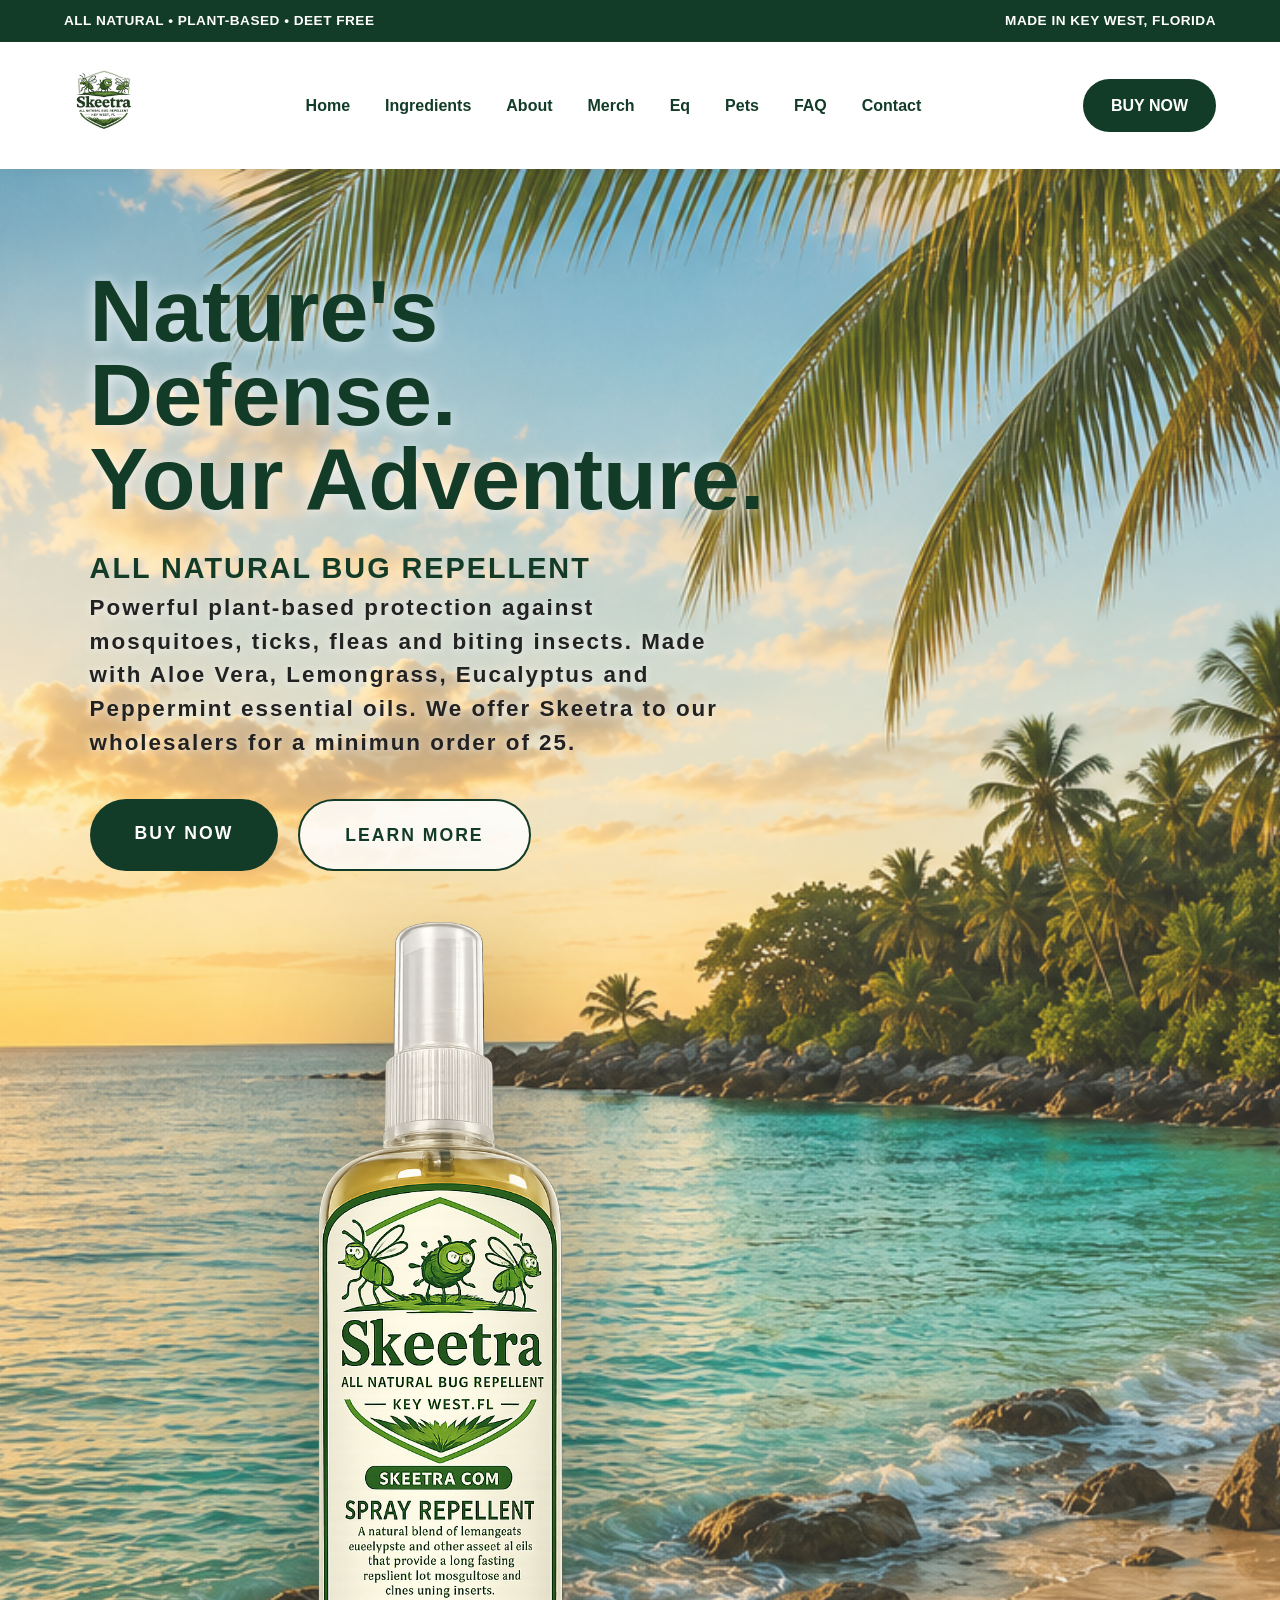
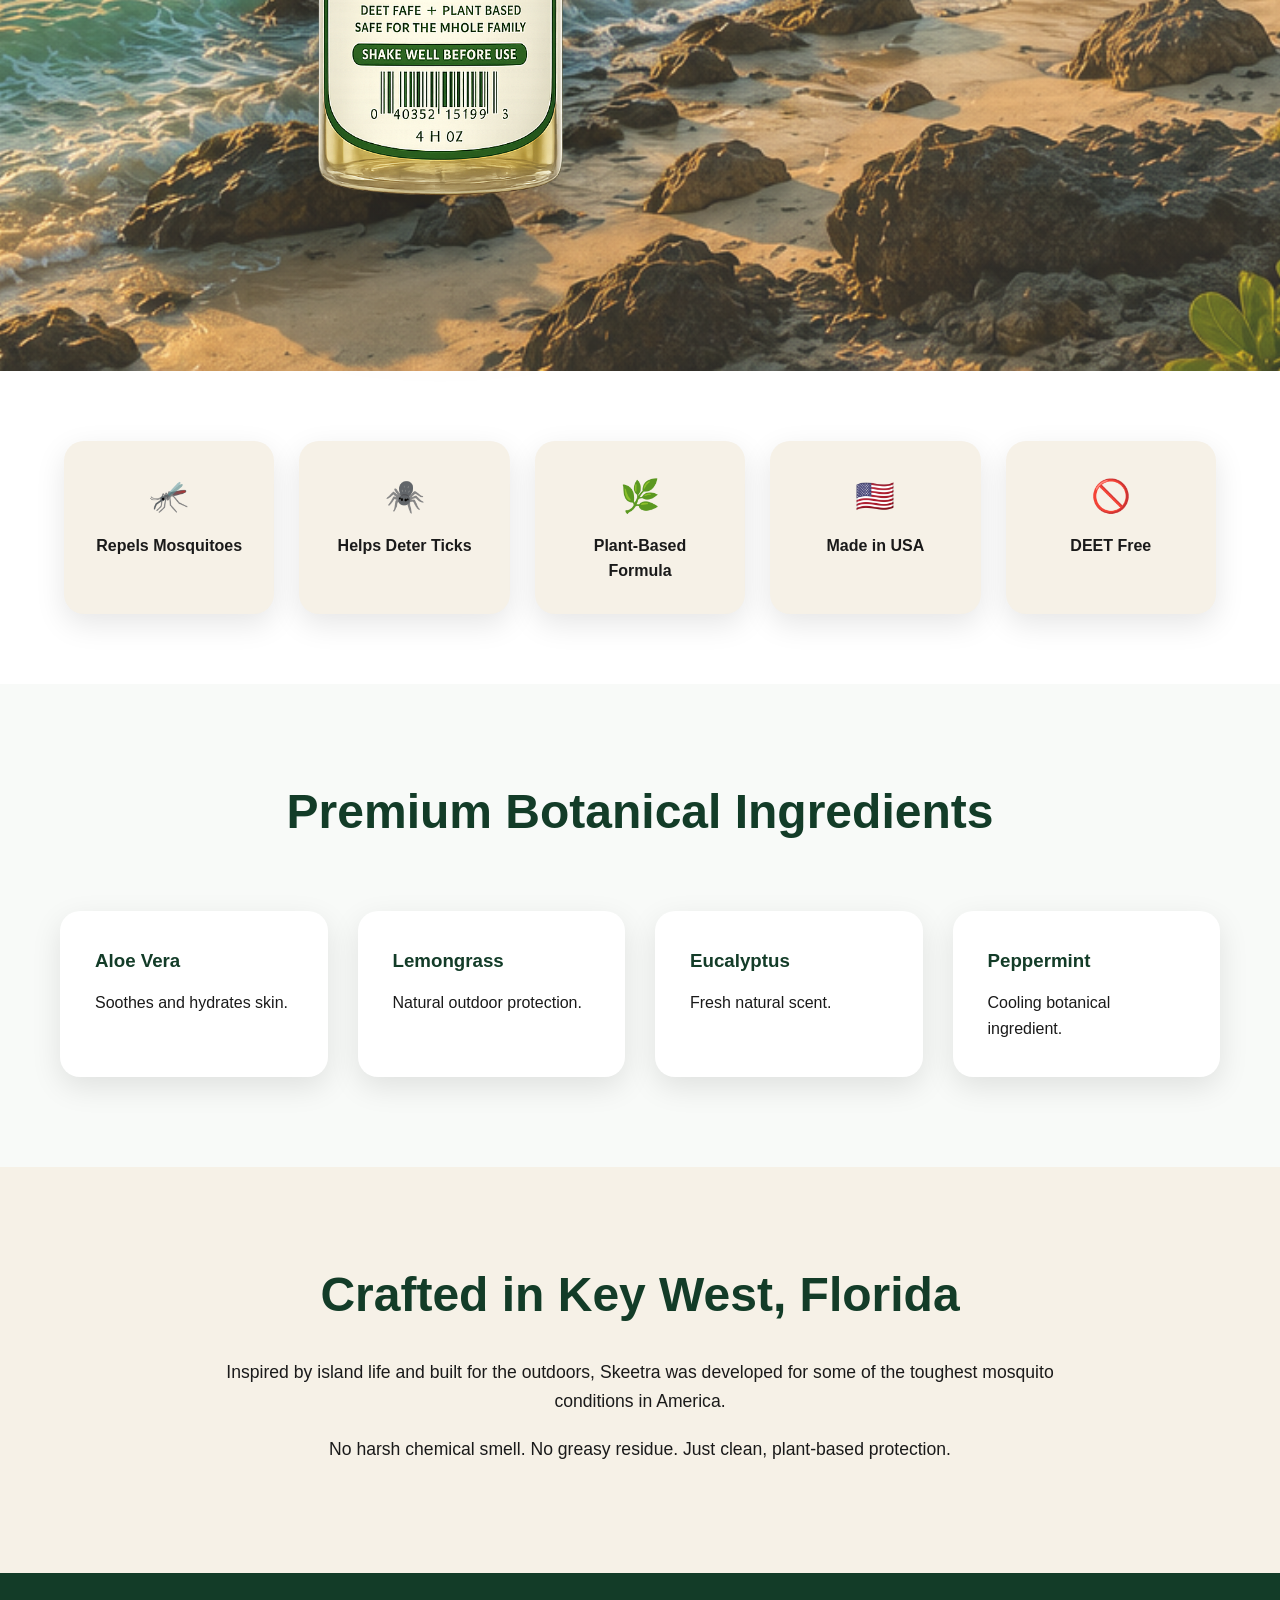
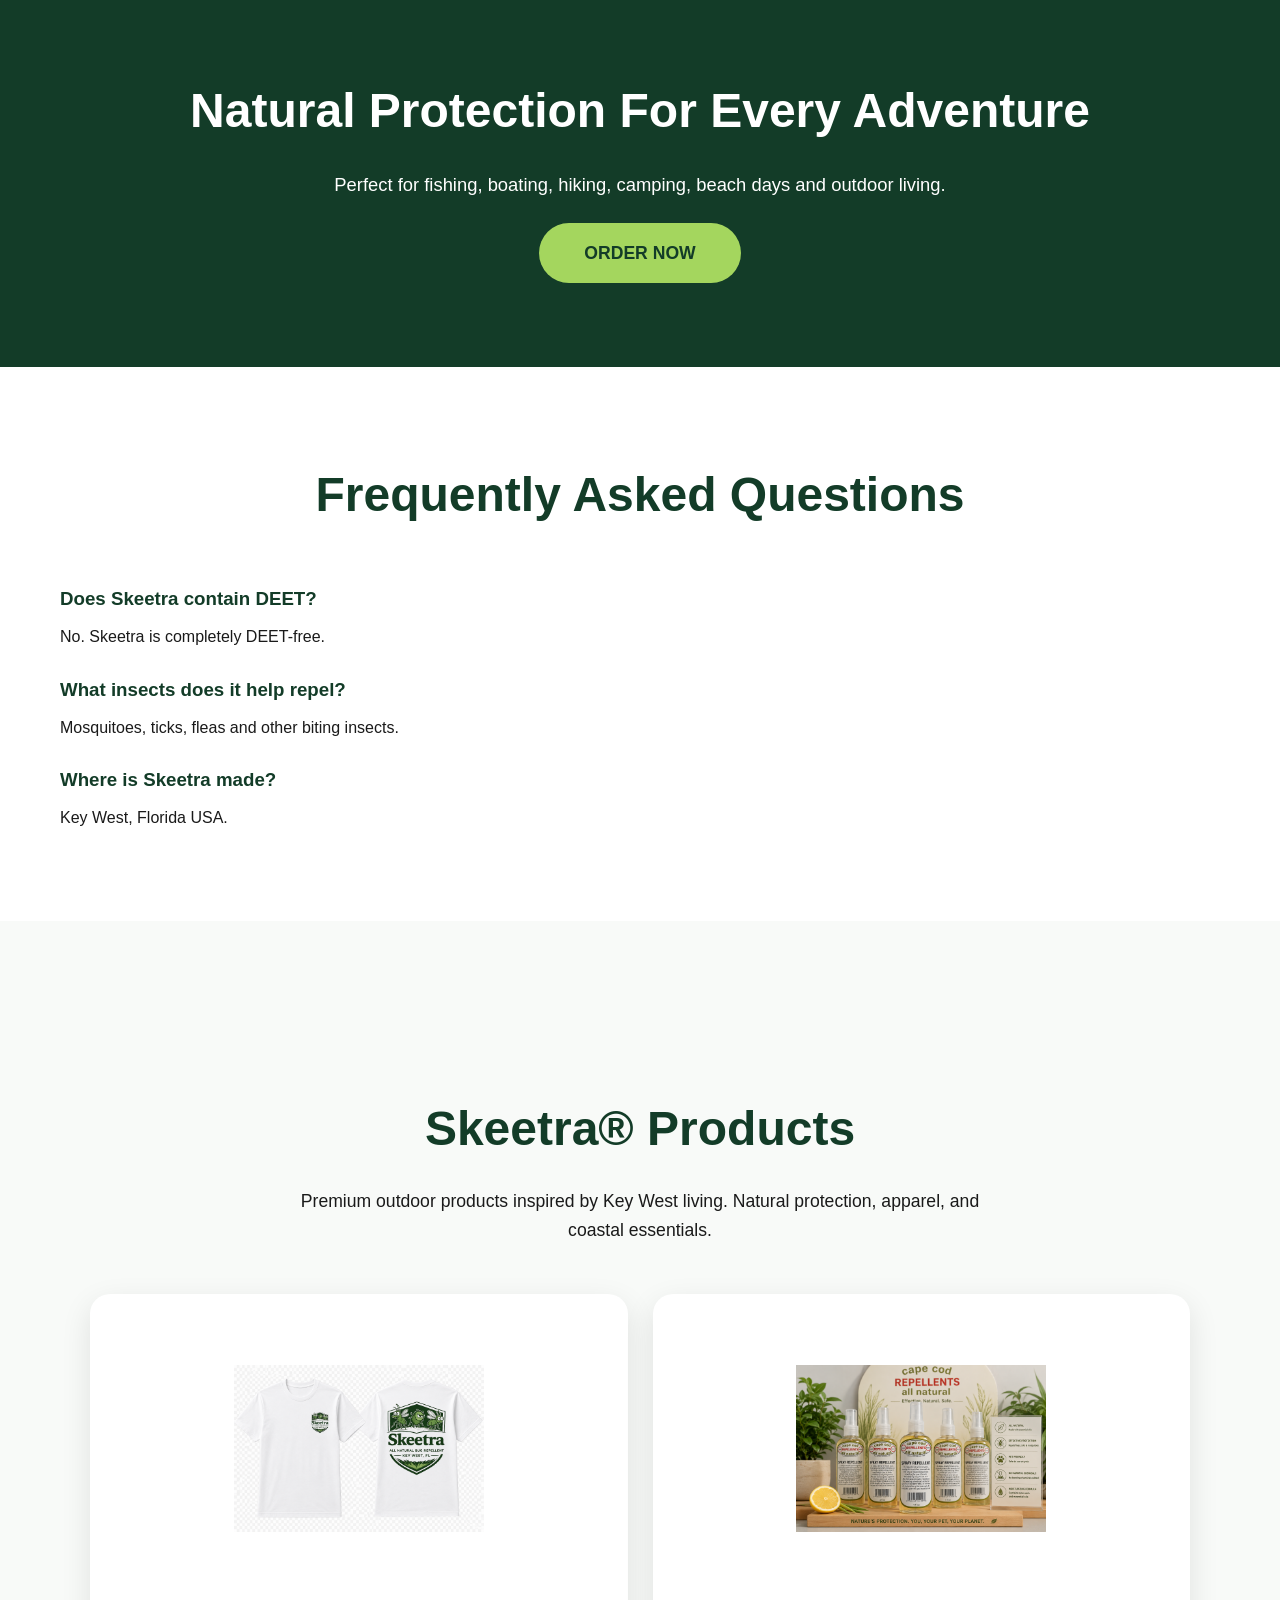
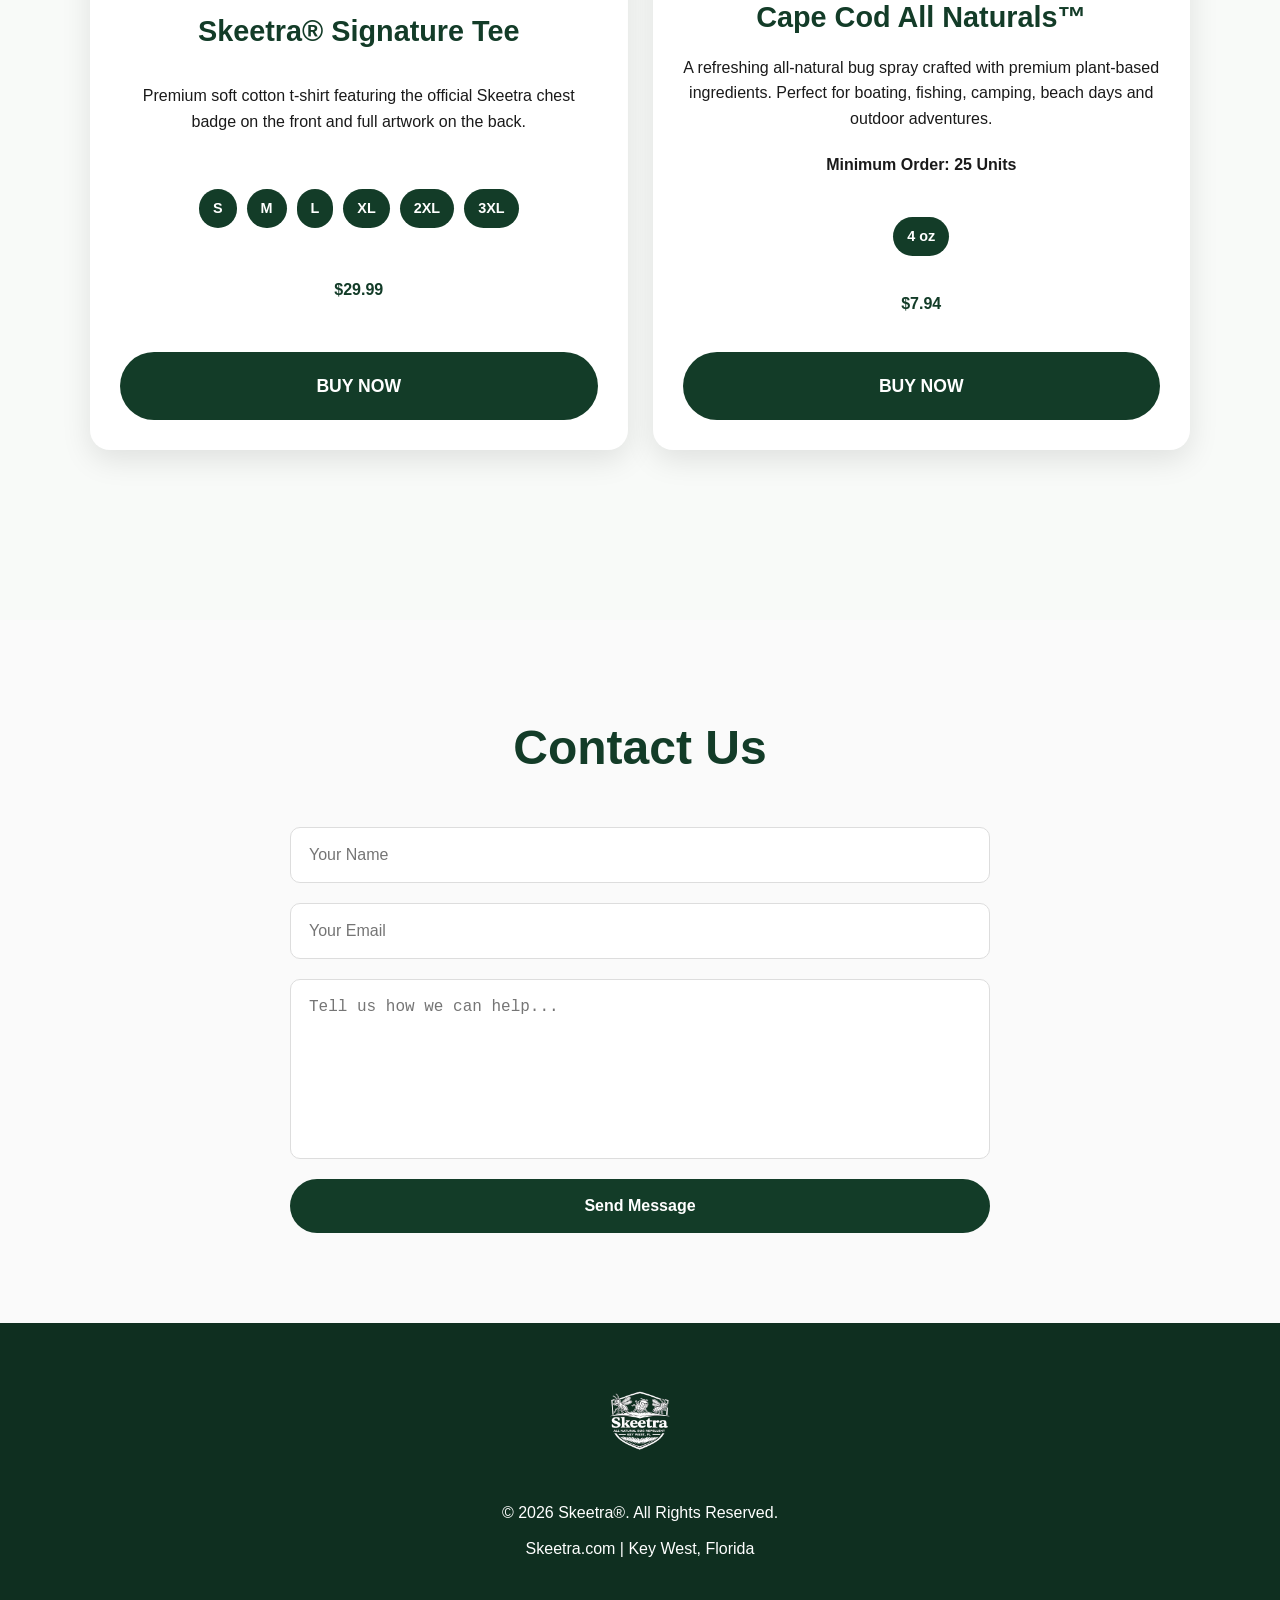
==== index.html @ b730410e "Update index.html" ====
<!DOCTYPE html>
<html lang="en">
<head>

<meta charset="UTF-8">
<meta name="viewport" content="width=device-width, initial-scale=1.0">

<title>Skeetra® | All Natural Bug Repellent | Key West, Florida</title>

<meta name="description" content="Skeetra® All Natural Bug Repellent. Plant-based protection against mosquitoes, ticks, fleas and biting insects. Made in Key West, Florida.">

<meta name="keywords" content="natural bug repellent, mosquito repellent, tick repellent, DEET free bug spray, plant based insect repellent, Key West bug spray, Skeetra">

<meta name="robots" content="index,follow">

<meta property="og:title" content="Skeetra® All Natural Bug Repellent">
<meta property="og:description" content="Nature's Defense. Your Adventure.">
<meta property="og:type" content="website">
<meta property="og:url" content="https://skeetra.com">

<link rel="stylesheet" href="style.css">

</head>

<body>

<header>

<div class="topbar">
<div>ALL NATURAL • PLANT-BASED • DEET FREE</div>
<div>MADE IN KEY WEST, FLORIDA</div>
</div>

<nav>

<a href="#" class="logo">
<img src="images/skeetra-logo.png" alt="Skeetra Logo">
</a>

<ul>
<li><a href="#home">Home</a></li>
<li><a href="#ingredients">Ingredients</a></li>
<li><a href="#about">About</a></li>
<li><a href="#merch">Merch</a></li>  
<li><a href="">Eq</a></li> 
<li><a href="">Pets</a></li> 
<li><a href="">FAQ</a></li>
<li><a href="#contact">Contact</a></li>
</ul>

<a href="https://buy.stripe.com/28E7sN0Nsbeh5tcf885wI05"
class="buy-btn"
target="_blank">
BUY NOW
</a>

</nav>

</header>

<section class="hero" id="home">

<div class="hero-content">

<h1>Nature's Defense.<br>Your Adventure.</h1>

<h2>ALL NATURAL BUG REPELLENT</h"2>

<p>
Powerful plant-based protection against mosquitoes,
ticks, fleas and biting insects.
Made with Aloe Vera, Lemongrass,
Eucalyptus and Peppermint essential oils. We offer Skeetra to our wholesalers for a minimun order of 25.
</p>

<div class="hero-buttons">

<a href="https://buy.stripe.com/28E7sN0Nsbeh5tcf885wI05"
class="primary-btn"
target="_blank">
BUY NOW
</a>

<a href="#about"
class="secondary-btn">
LEARN MORE
</a>

</div>   

<div class="hero-product">

<img src="images/skeetra-bottle.png"
alt="Skeetra Spray Repellent">

</div>

</section>

<section class="features">

<div class="feature">
<h3>🦟</h3>
<p>Repels Mosquitoes</p>
</div>

<div class="feature">
<h3>🕷️</h3>
<p>Helps Deter Ticks</p>
</div>

<div class="feature">
<h3>🌿</h3>
<p>Plant-Based Formula</p>
</div>

<div class="feature">
<h3>🇺🇸</h3>
<p>Made in USA</p>
</div>

<div class="feature">
<h3>🚫</h3>
<p>DEET Free</p>
</div>

</section>

<section id="ingredients">

<div class="container">

<h2>Premium Botanical Ingredients</h2>

<div class="ingredient-grid">

<div class="card">
<h3>Aloe Vera</h3>
<p>Soothes and hydrates skin.</p>
</div>

<div class="card">
<h3>Lemongrass</h3>
<p>Natural outdoor protection.</p>
</div>

<div class="card">
<h3>Eucalyptus</h3>
<p>Fresh natural scent.</p>
</div>

<div class="card">
<h3>Peppermint</h3>
<p>Cooling botanical ingredient.</p>
</div>

</div>

</div>

</section>

<section id="about">

<div class="container">

<h2>Crafted in Key West, Florida</h2>

<p>
Inspired by island life and built for the outdoors,
Skeetra was developed for some of the toughest
mosquito conditions in America.
</p>

<p>
No harsh chemical smell.
No greasy residue.
Just clean, plant-based protection.
</p>

</div>

</section>

<section class="cta">

<h2>Natural Protection For Every Adventure</h2>

<p>
Perfect for fishing, boating, hiking,
camping, beach days and outdoor living.
</p>

<a href="https://buy.stripe.com/28E7sN0Nsbeh5tcf885wI05"
class="primary-btn"
target="_blank">
ORDER NOW
</a>

</section>

<section id="faq">

<div class="container">

<h2>Frequently Asked Questions</h2>

<h3>Does Skeetra contain DEET?</h3>
<p>No. Skeetra is completely DEET-free.</p>

<h3>What insects does it help repel?</h3>
<p>Mosquitoes, ticks, fleas and other biting insects.</p>

<h3>Where is Skeetra made?</h3>
<p>Key West, Florida USA.</p>

</div>

</section>

<!-- ==========================================
     MERCH
========================================== -->


<section id="merch">

<div class="container">

<h2>Skeetra® Products</h2>

<p class="merch-intro">
Premium outdoor products inspired by Key West living.
Natural protection, apparel, and coastal essentials.
</p>

<div class="merch-grid">

<div class="merch-card">

<img src="images/skeetra-shirt.png"
alt="Skeetra T-Shirt">

<h3>Skeetra® Signature Tee</h3>

<p>
Premium soft cotton t-shirt featuring the official Skeetra
chest badge on the front and full artwork on the back.
</p>

<div class="sizes">
<span>S</span>
<span>M</span>
<span>L</span>
<span>XL</span>
<span>2XL</span>
<span>3XL</span>
</div>

<p class="price">$29.99</p>

<a href="https://buy.stripe.com/7sY7sNdAe0zDbRAbVW5wI02"
class="primary-btn"
target="_blank">
BUY NOW </a>

</div>

<div class="merch-card">

<img src="images/file_00000000fedc720cb3ef818f97024cbb.png"
alt="Cape Cod All Naturals">

<h3>Cape Cod All Naturals™</h3>

<p>
A refreshing all-natural bug spray crafted with premium
plant-based ingredients. Perfect for boating, fishing,
camping, beach days and outdoor adventures.
</p>

<p><strong>Minimum Order: 25 Units</strong></p>

<div class="sizes">
<span>4 oz</span>
</div>

<p class="price">$7.94</p>

<a href="https://buy.stripe.com/6oU5kF0Ns0zD2h0d005wI06"
class="primary-btn"
target="_blank">
BUY NOW </a>

</div>

</div>

</div>

</section>

  

<section id="contact">

<div class="container">

<h2>Contact Us</h2>

<form action="https://formsubmit.co/douglasgardner03@gmail.com" method="POST">

  <input type="hidden" name="_captcha" value="false">
  <input type="hidden" name="_subject" value="New Skeetra Website Lead">

  <input type="text"
         name="name"
         placeholder="Your Name"
         required>

  <input type="email"
         name="email"
         placeholder="Your Email"
         required>

  <textarea
            name="message"
            placeholder="Tell us how we can help..."
            required></textarea>

  <button type="submit">
      Send Message
  </button>

</form>
</div>

</section>

<footer>

<img src="images/file_00000000a93c720ca107d34b903c96e3.png"
alt="Skeetra">

<p>
© 2026 Skeetra®. All Rights Reserved.
</p>

<p>
Skeetra.com | Key West, Florida
</p>

</footer>

</body>
  </html>
---- style.css ----
/* ==========================================
   SKEETRA®
   STYLE.CSS
========================================== */

:root{

--forest:#133C28;
--lime:#A4D65E;
--cream:#F6F1E7;
--white:#ffffff;
--dark:#1A1A1A;
--shadow:0 10px 30px rgba(0,0,0,.10);

}

*{
margin:0;
padding:0;
box-sizing:border-box;
}

html{
scroll-behavior:smooth;
}

body{
font-family:Arial, Helvetica, sans-serif;
background:var(--white);
color:var(--dark);
line-height:1.6;
overflow-x:hidden;
}

/* ==========================
   TOP BAR
========================== */

.topbar{
background:var(--forest);
color:white;
padding:10px 5%;
display:flex;
justify-content:space-between;
align-items:center;
font-size:.85rem;
font-weight:600;
letter-spacing:.5px;
}

/* ==========================
   NAVIGATION
========================== */

header{
position:sticky;
top:0;
z-index:999;
background:white;
box-shadow:0 2px 12px rgba(0,0,0,.05);
}

nav{
display:flex;
justify-content:space-between;
align-items:center;
padding:20px 5%;
}

.logo img{
height:80px;
width:auto;
}

nav ul{
display:flex;
gap:35px;
list-style:none;
}

nav ul li a{
text-decoration:none;
color:var(--forest);
font-weight:700;
transition:.3s;
}

nav ul li a:hover{
color:var(--lime);
}

.buy-btn{
background:var(--forest);
color:white;
padding:14px 28px;
border-radius:50px;
text-decoration:none;
font-weight:700;
transition:.3s;
}

.buy-btn:hover{
background:var(--lime);
color:var(--forest);
}

/* ==========================
   HERO SECTION
========================== */

.hero{

min-height:100vh;

display:flex;
align-items:center;
justify-content:space-between;

padding:100px 7%;

background:
linear-gradient(
rgba(255,255,255,.15),
rgba(255,255,255,.15)
),
url('images/key-west-bg.png');

background-size:cover;
background-position:center;
background-repeat:no-repeat;

gap:80px;

}

.hero-content{

flex:1;
max-width:700px;

}

.hero h1{

font-size:5.5rem;
font-weight:800;
line-height:.95;

color:var(--forest);

margin-bottom:25px;

text-shadow:
0 2px 15px rgba(255,255,255,.8);

}

.hero h2{

font-size:1.8rem;

font-weight:700;

letter-spacing:2px;

color:var(--forest);

margin-bottom:25px;

}

.hero p{

font-size:1.4rem;

max-width:650px;

line-height:1.5;

margin-bottom:40px;

color:#222;

text-shadow:
0 1px 8px rgba(255,255,255,.8);

}

.hero-buttons{

display:flex;
gap:20px;
flex-wrap:wrap;

}

.primary-btn{

background:var(--forest);

color:white;

padding:20px 45px;

border-radius:50px;

font-size:1.1rem;

font-weight:bold;

text-decoration:none;

transition:.3s;

}

.primary-btn:hover{

background:var(--lime);

color:var(--forest);

transform:translateY(-3px);

}

.secondary-btn{

background:rgba(255,255,255,.85);

border:2px solid var(--forest);

color:var(--forest);

padding:20px 45px;

border-radius:50px;

font-size:1.1rem;

font-weight:bold;

text-decoration:none;

transition:.3s;

}

.secondary-btn:hover{

background:var(--forest);

color:white;

}

.hero-product{

flex:1;

display:flex;

justify-content:center;

align-items:center;

}

.hero-product img{

max-width:650px;

width:100%;

filter:
drop-shadow(0 35px 70px rgba(0,0,0,.35));

transition:.4s;

}

.hero-product img:hover{

transform:
translateY(-10px)
scale(1.02);

}
/* ==========================
   FEATURES
========================== */

.features{

display:grid;
grid-template-columns:repeat(5,1fr);

gap:25px;

padding:70px 5%;

background:white;
text-align:center;
}

.feature{
padding:30px;
border-radius:20px;
background:var(--cream);
box-shadow:var(--shadow);
}

.feature h3{
font-size:2rem;
margin-bottom:10px;
}

.feature p{
font-weight:600;
}

/* ==========================
   CONTAINERS
========================== */

.container{
max-width:1200px;
margin:auto;
padding:90px 20px;
}

/* ==========================
   INGREDIENTS
========================== */

#ingredients{
background:#f8faf8;
}

#ingredients h2{
text-align:center;
font-size:3rem;
color:var(--forest);
margin-bottom:60px;
}

.ingredient-grid{

display:grid;

grid-template-columns:
repeat(auto-fit,minmax(250px,1fr));

gap:30px;
}

.card{

background:white;

padding:35px;

border-radius:20px;

box-shadow:var(--shadow);

transition:.3s;
}

.card:hover{
transform:translateY(-8px);
}

.card h3{
color:var(--forest);
margin-bottom:15px;
}

/* ==========================
   ABOUT
========================== */

#about{
background:var(--cream);
text-align:center;
}

#about h2{
font-size:3rem;
margin-bottom:25px;
color:var(--forest);
}

#about p{
max-width:900px;
margin:auto;
font-size:1.1rem;
margin-bottom:20px;
}

/* ==========================
   CTA SECTION
========================== */

.cta{

background:var(--forest);

color:white;

text-align:center;

padding:100px 20px;
}

.cta h2{
font-size:3rem;
margin-bottom:20px;
}

.cta p{
font-size:1.15rem;
margin-bottom:40px;
}

.cta .primary-btn{
background:var(--lime);
color:var(--forest);
}

.cta .primary-btn:hover{
background:white;
}

/* ==========================
   FAQ
========================== */

#faq h2{
text-align:center;
margin-bottom:50px;
font-size:3rem;
color:var(--forest);
}

#faq h3{
margin-top:25px;
margin-bottom:10px;
color:var(--forest);
}

/* ==========================
   CONTACT
========================== */

#contact{
background:#fafafa;
}

#contact h2{
text-align:center;
font-size:3rem;
margin-bottom:40px;
color:var(--forest);
}

form{
max-width:700px;
margin:auto;
display:flex;
flex-direction:column;
gap:20px;
}

input,
textarea{

padding:18px;

border:1px solid #ddd;

border-radius:10px;

font-size:1rem;
}

textarea{
height:180px;
resize:none;
}

button{
background:var(--forest);
color:white;
border:none;
padding:18px;
font-size:1rem;
font-weight:bold;
border-radius:50px;
cursor:pointer;
transition:.3s;
}

button:hover{
background:var(--lime);
color:var(--forest);
}

/* ==========================
   FOOTER
========================== */

footer{

background:#0f2f20;

color:white;

text-align:center;

padding:60px 20px;
}

footer img{
max-height:80px;
margin-bottom:20px;
}

footer p{
margin:10px 0;
}

/* ==========================
   FLOATING BUY BUTTON
========================== */

.floating-buy{

position:fixed;

bottom:25px;

right:25px;

background:var(--forest);

color:white;

padding:18px 28px;

border-radius:50px;

text-decoration:none;

font-weight:bold;

box-shadow:0 10px 25px rgba(0,0,0,.20);

z-index:9999;

transition:.3s;
}

.floating-buy:hover{
background:var(--lime);
color:var(--forest);
}

/* ==========================
   MOBILE RESPONSIVE
========================== */

@media(max-width:991px){

.topbar{
flex-direction:column;
text-align:center;
gap:5px;
padding:10px;
}

nav{

display:flex;
flex-direction:column;
align-items:center;
justify-content:center;

padding:15px;

}

nav ul{
display:none;
}

.logo img{

max-height:60px;
width:auto;

}

.buy-btn{

width:100%;
max-width:250px;

text-align:center;

}

.hero{

flex-direction:column-reverse;

text-align:center;

padding:40px 20px;

min-height:auto;

gap:20px;

}

.hero-content{

max-width:100%;

padding:20px;

background:none;

box-shadow:none;

backdrop-filter:none;

}

.hero h1{

font-size:2.8rem;
line-height:1.1;

}

.hero h2{

font-size:1rem;

}

.hero p{

font-size:1rem;

max-width:100%;

}

.hero-buttons{

justify-content:center;

}

.primary-btn,
.secondary-btn{

width:100%;

max-width:280px;

text-align:center;

}

.hero-product img{

max-width:300px;
width:100%;

}

.features{

grid-template-columns:1fr;

gap:15px;

}

.ingredient-grid{

grid-template-columns:1fr;

}

#ingredients h2,
#about h2,
#faq h2,
#contact h2,
.cta h2{

font-size:2rem;

}

footer img{

max-width:220px;

}

}

@media(max-width:480px){

.hero h1{
font-size:2.2rem;
}

.hero-product img{
max-width:250px;
}

.logo img{
max-height:50px;
}

}

/* ==========================================
   PRODUCTS / MERCH
========================================== */

#merch{

background:#f8faf8;

padding:80px 20px;

}

#merch h2{

text-align:center;

font-size:3rem;

color:var(--forest);

margin-bottom:20px;

}

.merch-intro{

text-align:center;

max-width:700px;

margin:0 auto 50px;

font-size:1.1rem;

}

.merch-grid{

display:grid;

grid-template-columns:1fr 1fr;

gap:25px;

max-width:1100px;

margin:auto;

}

.merch-card{

background:white;

padding:30px;

border-radius:20px;

box-shadow:var(--shadow);

text-align:center;

display:flex;

flex-direction:column;

justify-content:space-between;

}

.merch-card img{

width:100%;

max-width:250px;

height:250px;

object-fit:contain;

margin:0 auto 20px;

display:block;

}

.merch-card h3{

font-size:1.8rem;

color:var(--forest);

margin-bottom:15px;

}

.merch-card p{

font-size:1rem;

line-height:1.6;

margin-bottom:20px;

}

.sizes{

display:flex;

justify-content:center;

gap:10px;

flex-wrap:wrap;

margin:20px 0;

}

.sizes span{

background:var(--forest);

color:white;

padding:8px 14px;

border-radius:50px;

font-weight:bold;

font-size:.9rem;

}

.price{

font-size:2rem;

font-weight:800;

color:var(--forest);

margin:15px 0;

}

.merch-card .primary-btn{

display:inline-block;

margin-top:15px;

}

/* MOBILE */

@media(max-width:768px){

.merch-grid{

grid-template-columns:1fr;

}

.merch-card{

padding:25px;

}

.merch-card img{

max-width:220px;

height:220px;

}

}
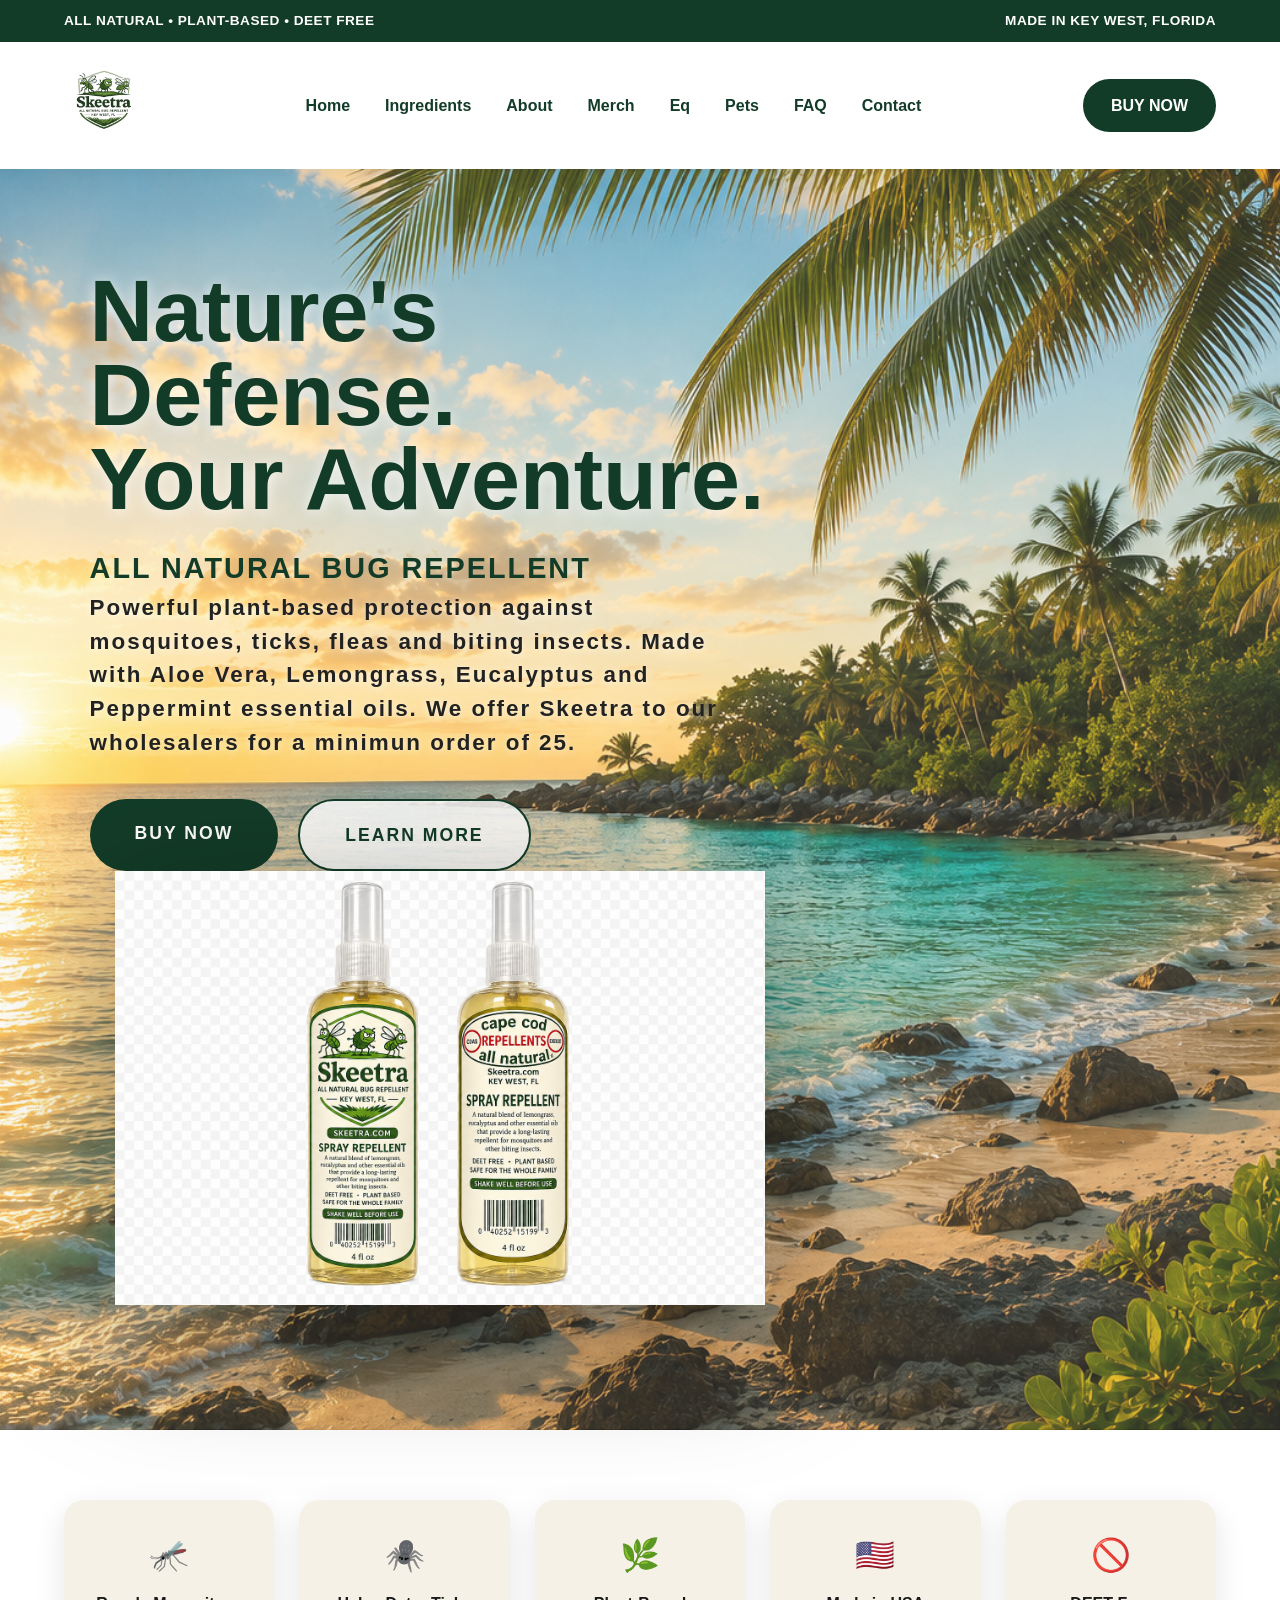
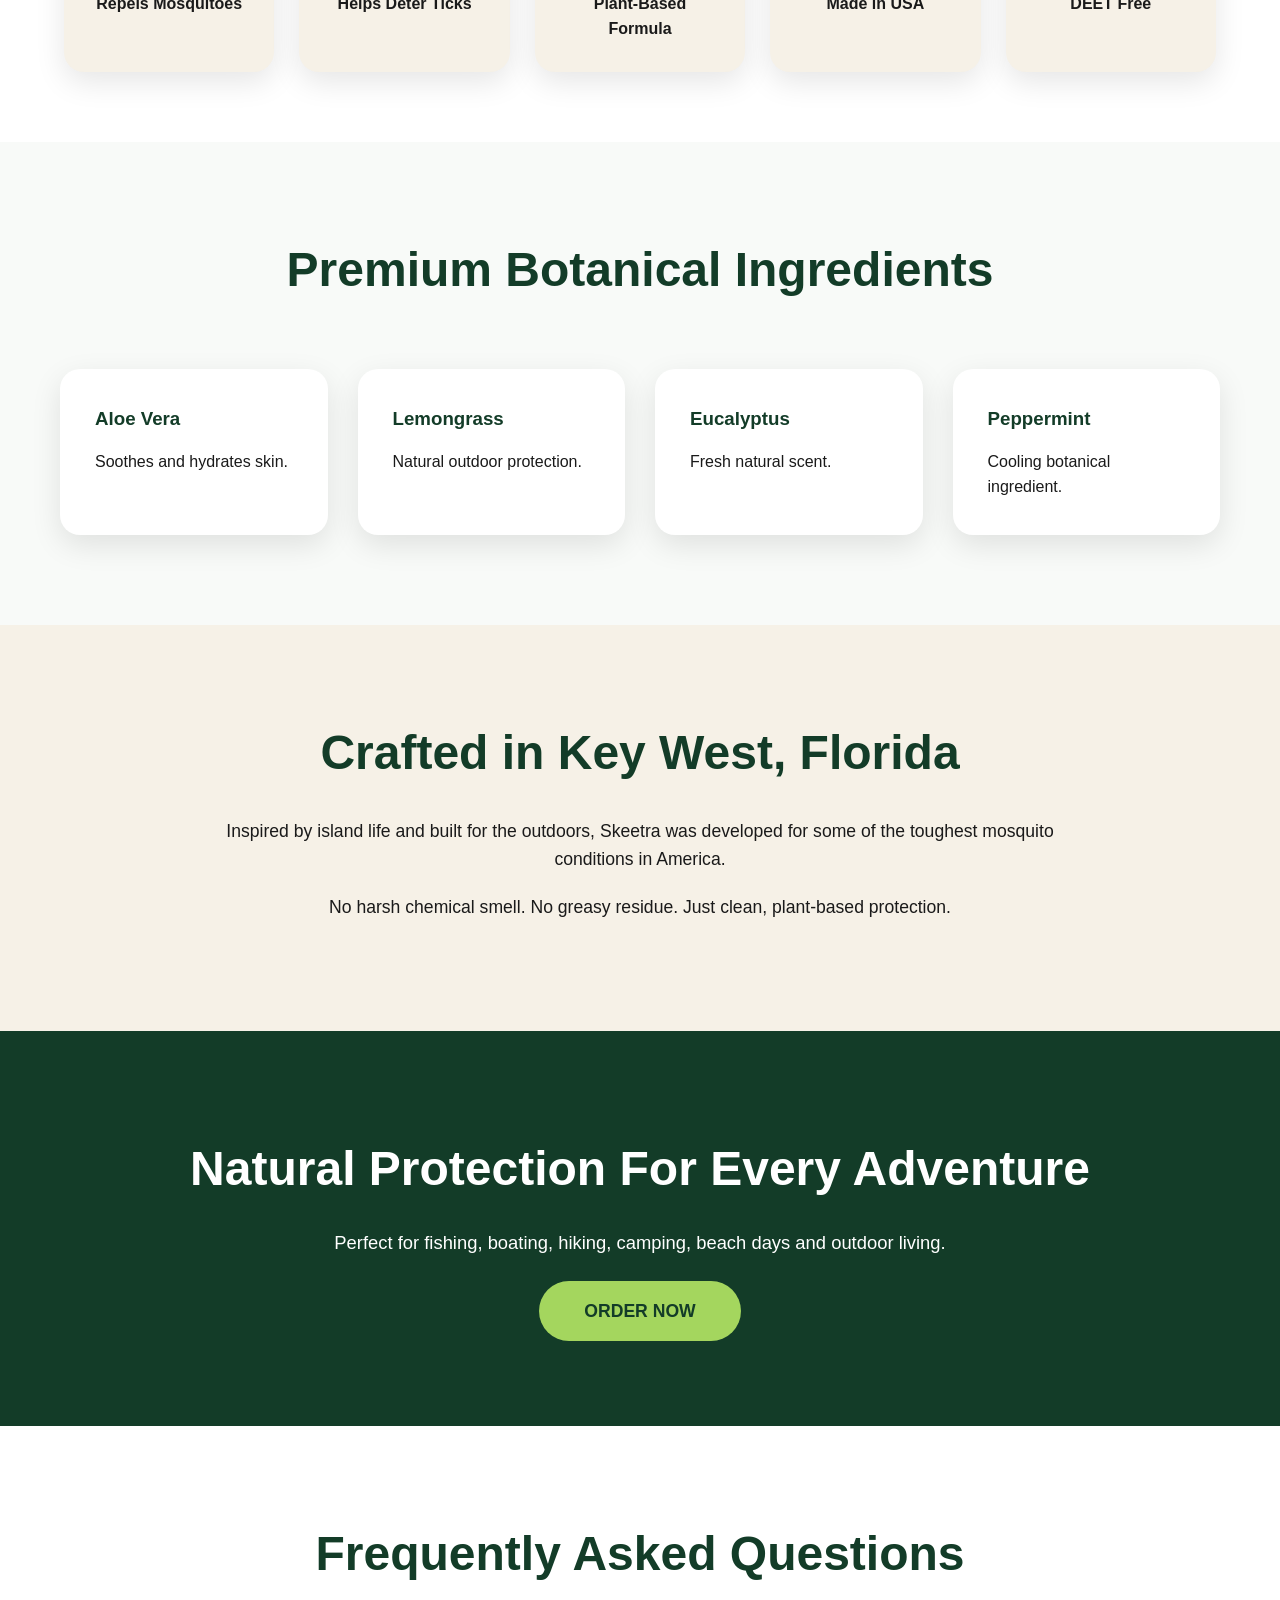
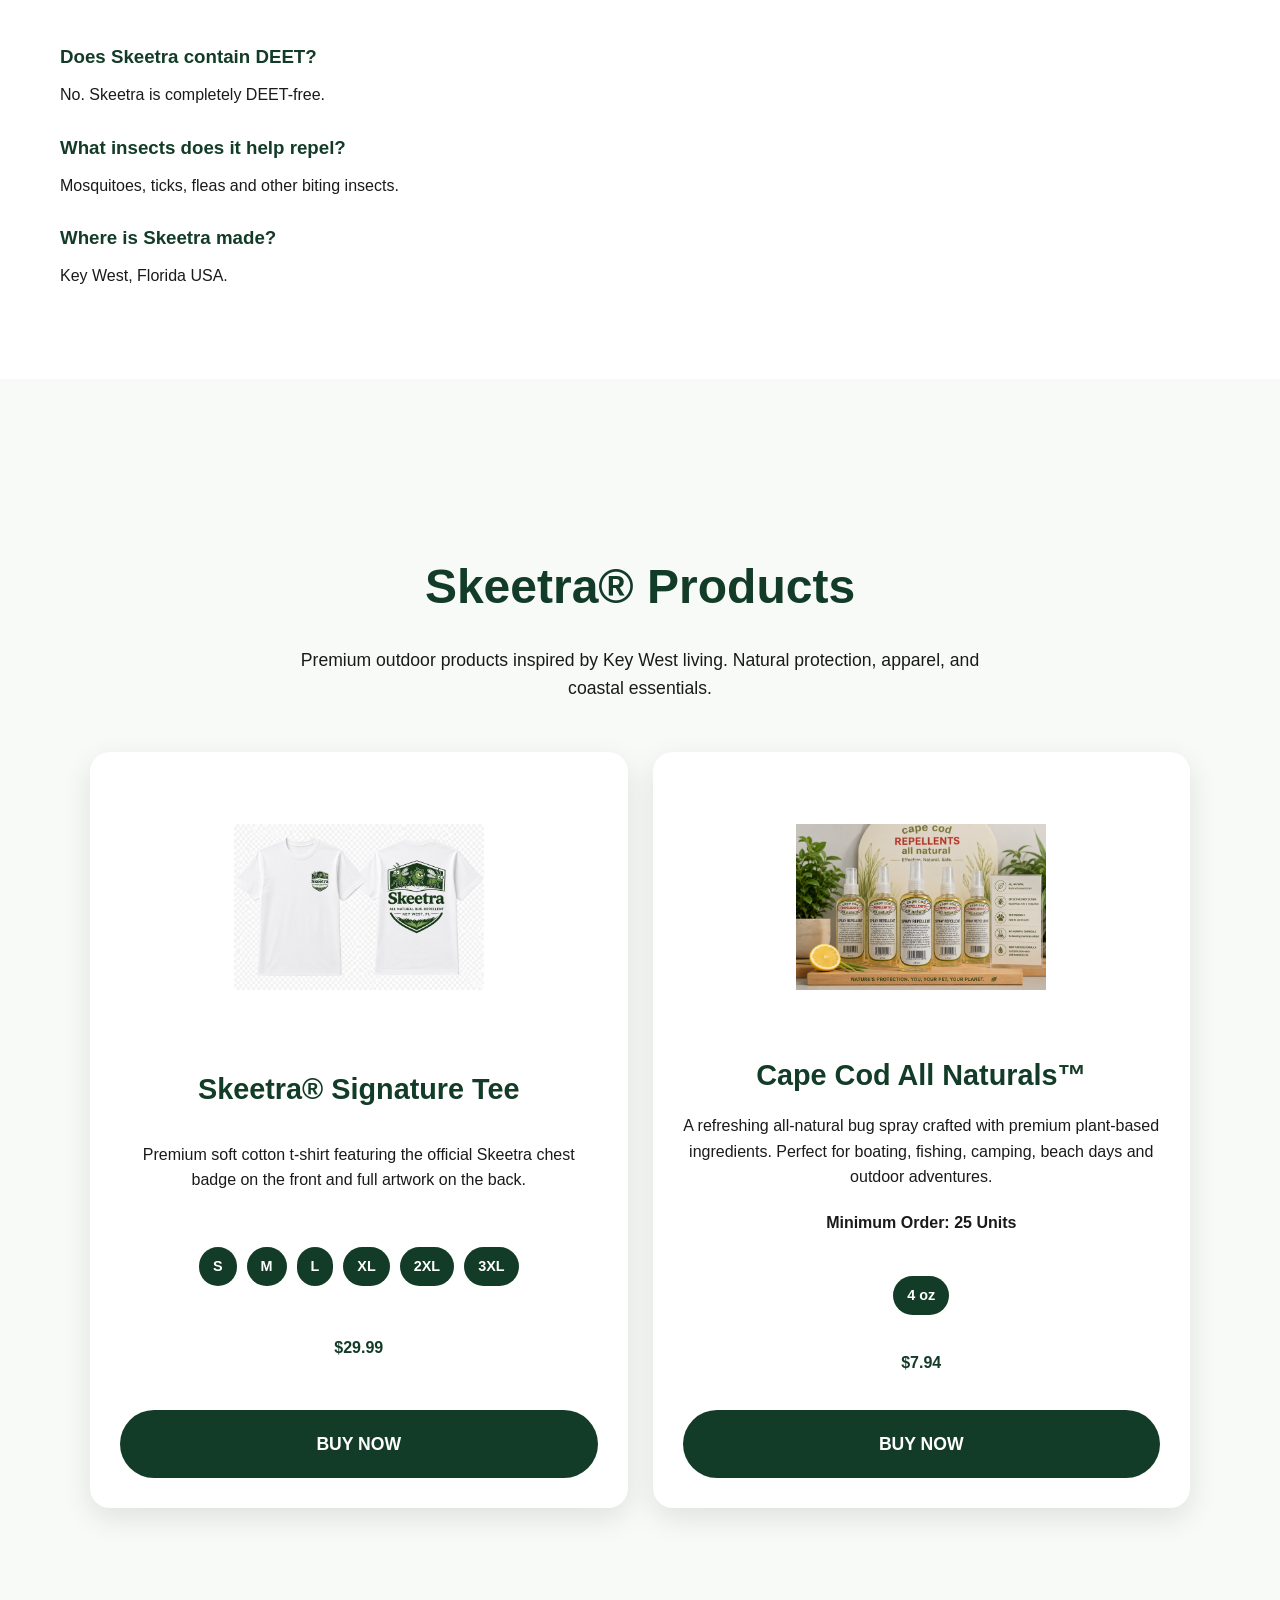
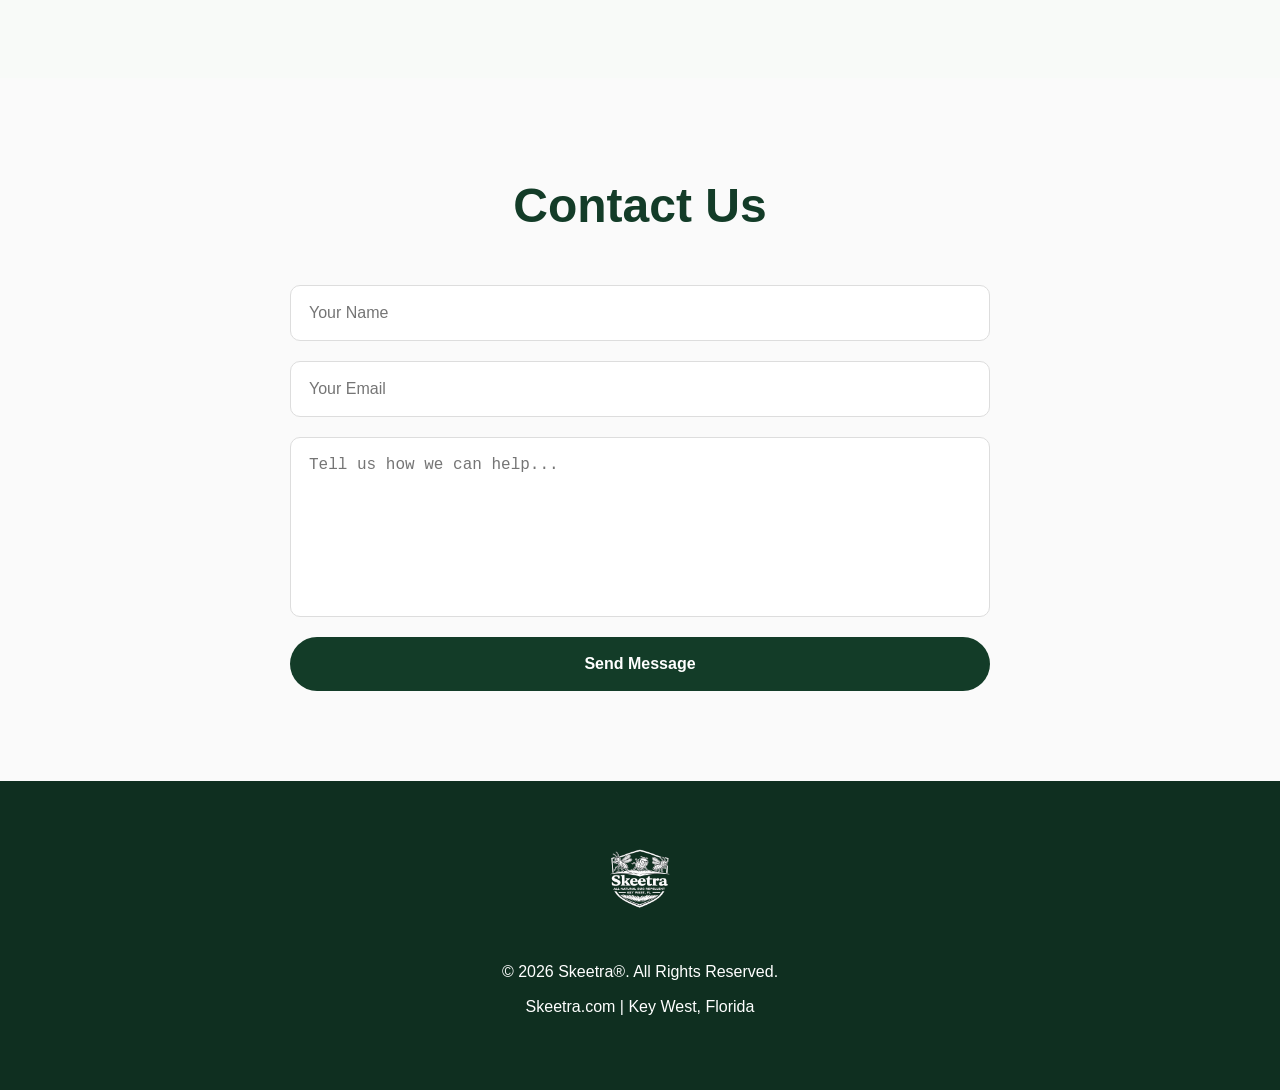
==== commit 41c27752: "Replace Skeetra bottle image with new image" ====
--- a/index.html
+++ b/index.html
@@ -42,8 +42,8 @@
 <li><a href="#ingredients">Ingredients</a></li>
 <li><a href="#about">About</a></li>
 <li><a href="#merch">Merch</a></li>  
-<li><a href="">Eq</a></li> 
-<li><a href="">Pets</a></li> 
+<li><a href="/skeetra-equine-spray.html">Eq</a></li> 
+<li><a href="/skeetra-pet-shampoo.html">Pets</a></li> 
 <li><a href="">FAQ</a></li>
 <li><a href="#contact">Contact</a></li>
 </ul>
@@ -90,7 +90,7 @@
 
 <div class="hero-product">
 
-<img src="images/skeetra-bottle.png"
+<img src="images/file_00000000b28871f5949069931a998eb0.png"
 alt="Skeetra Spray Repellent">
 
 </div>
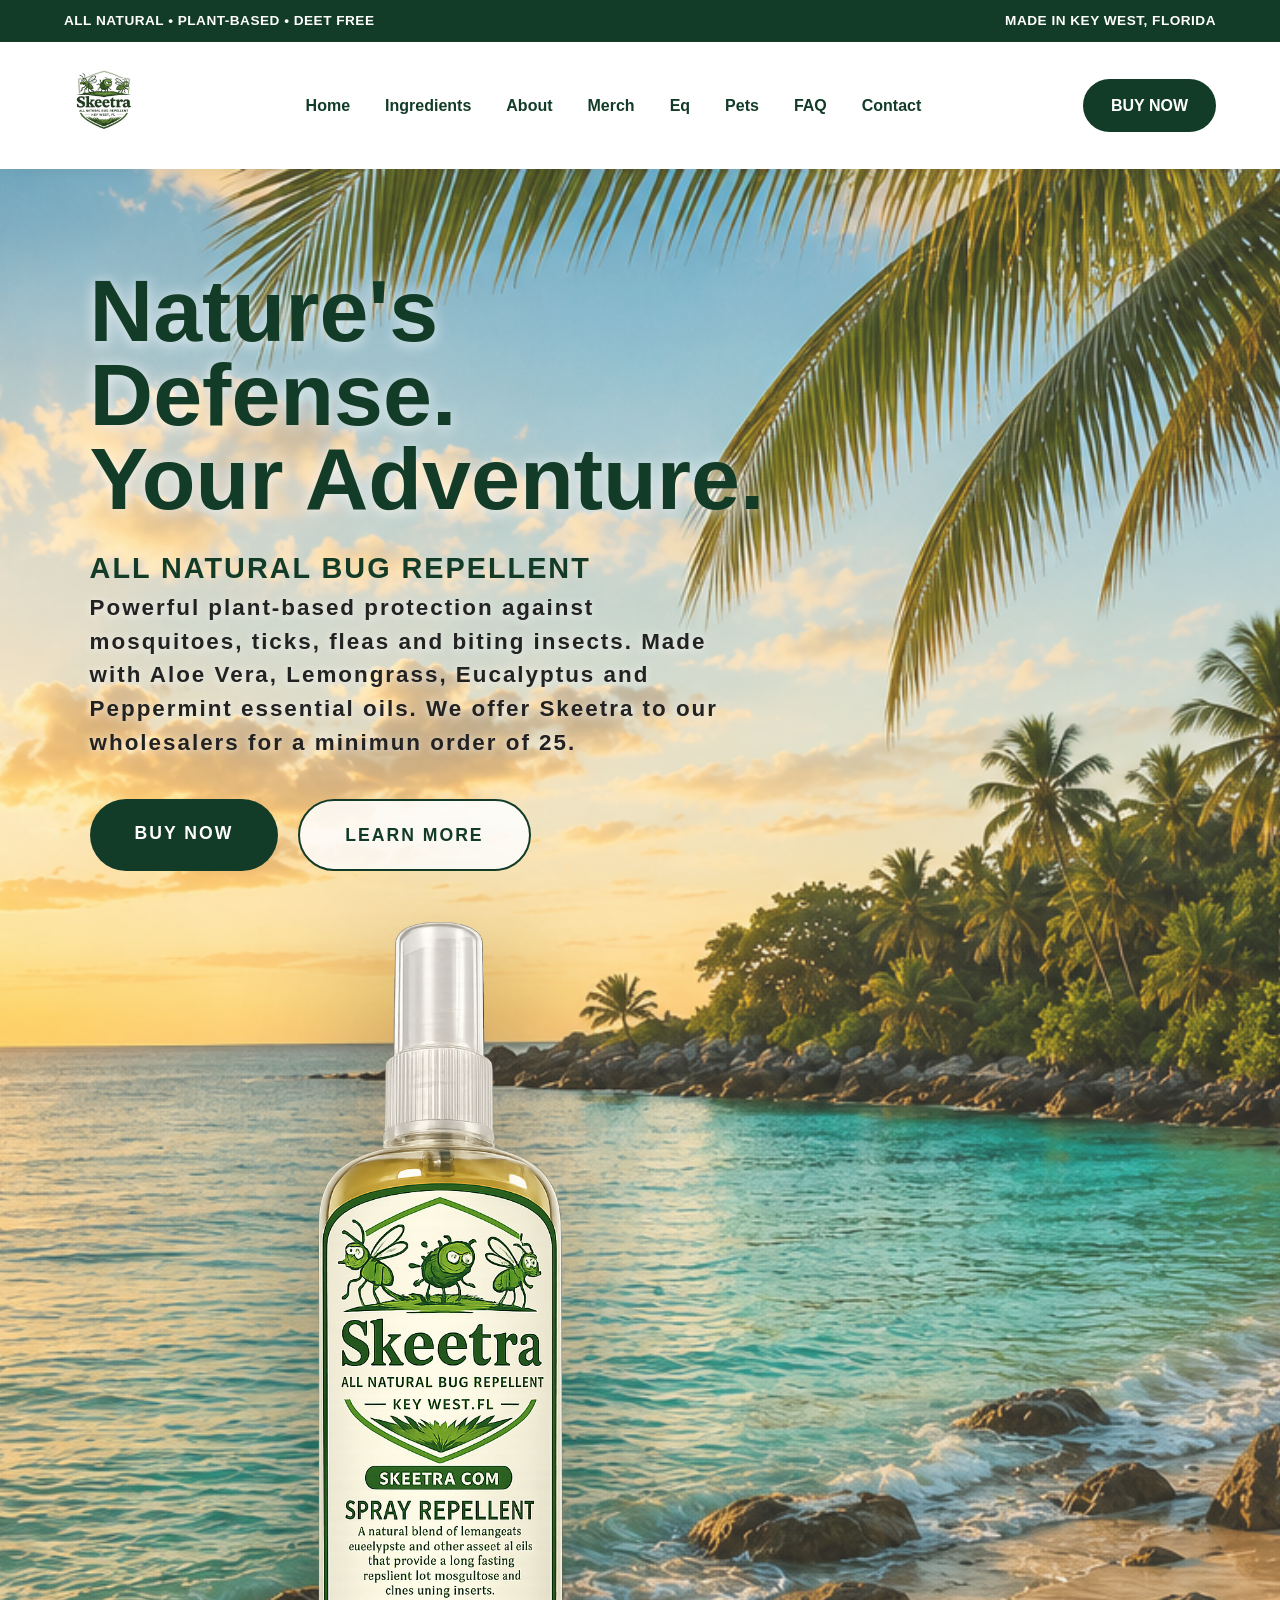
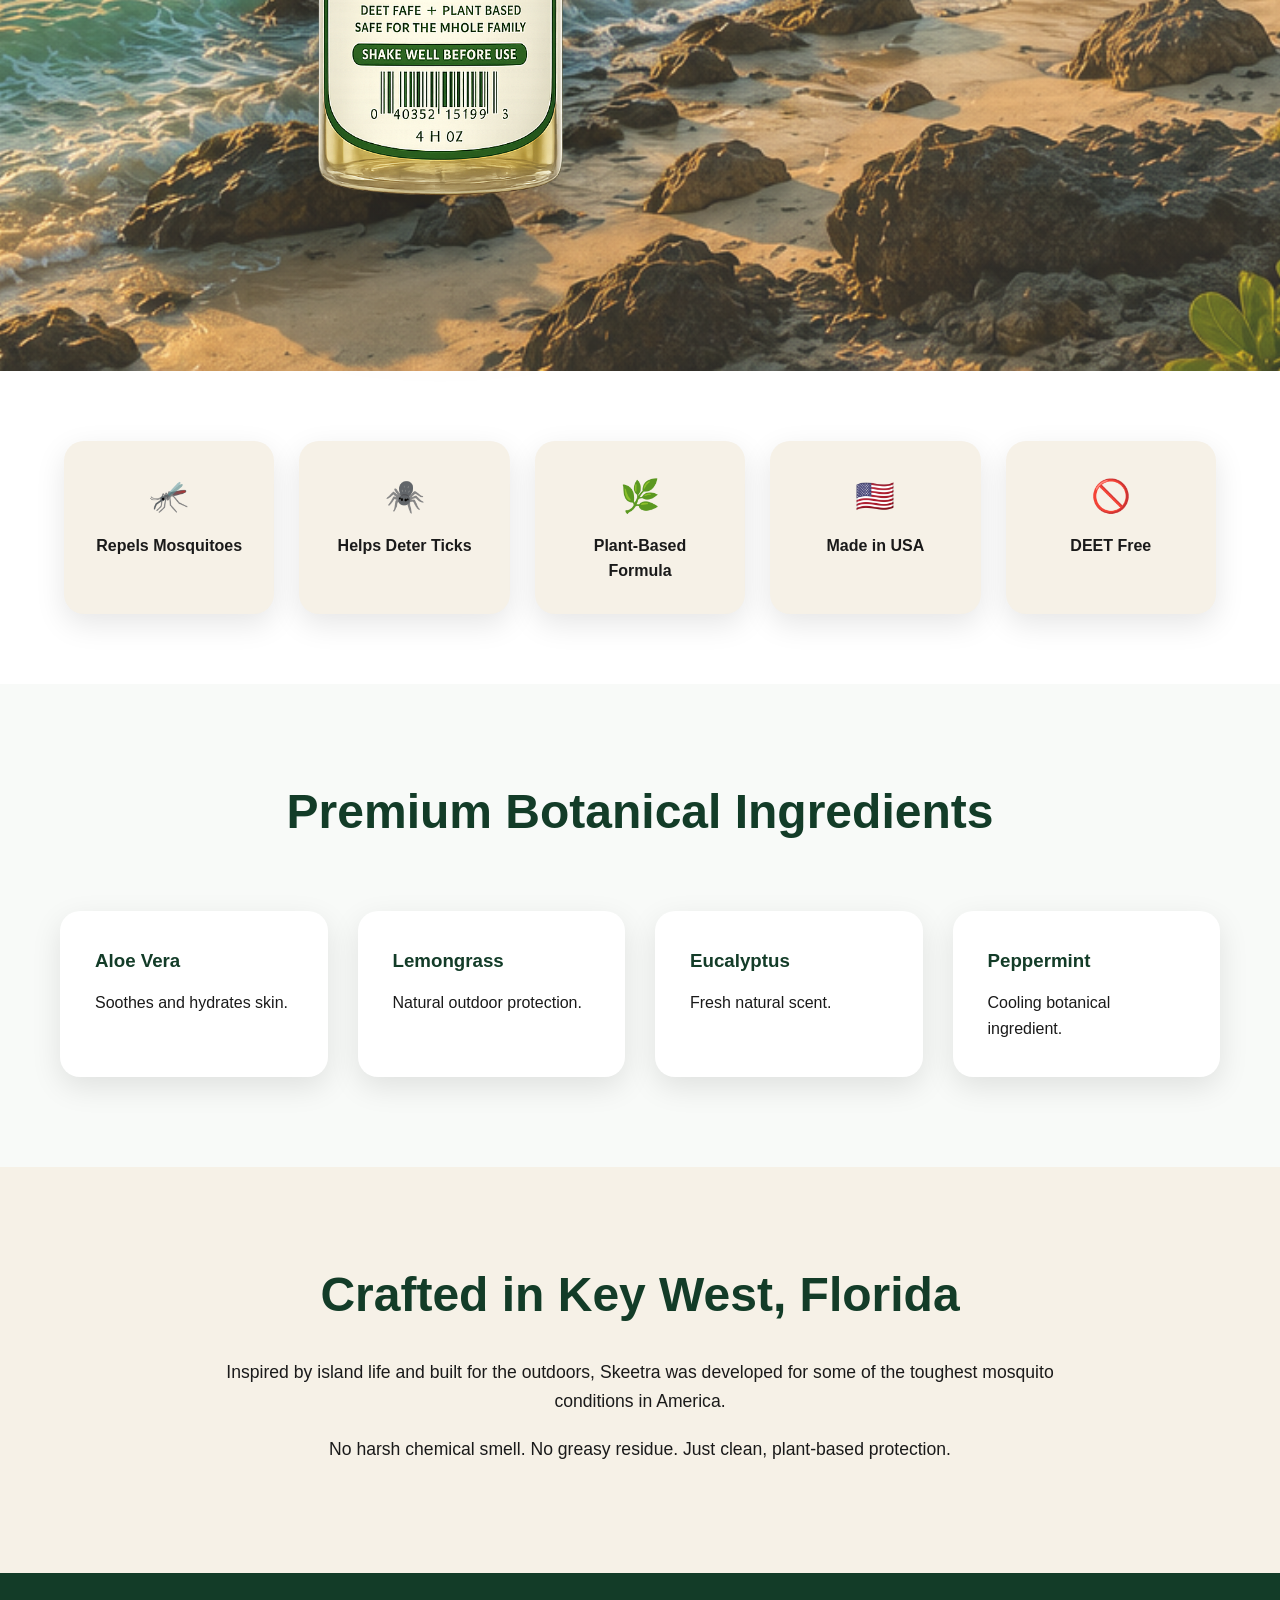
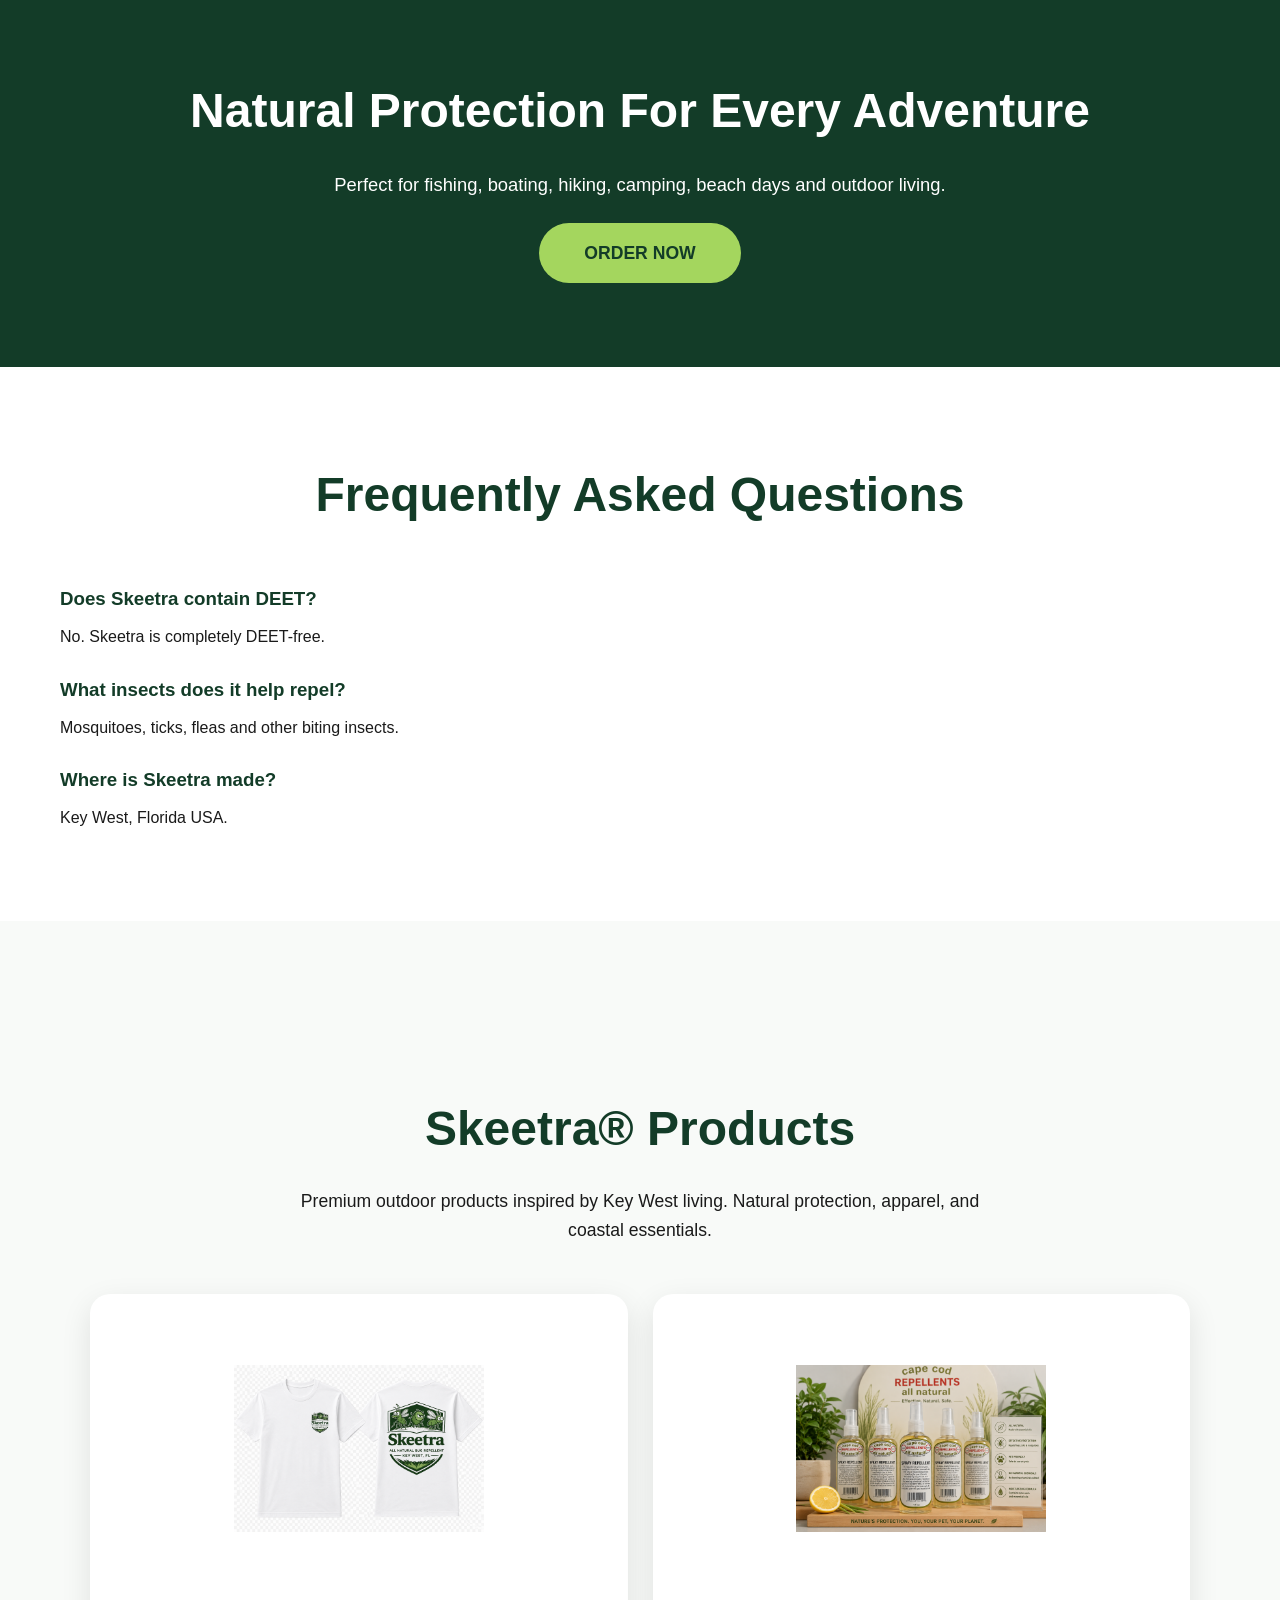
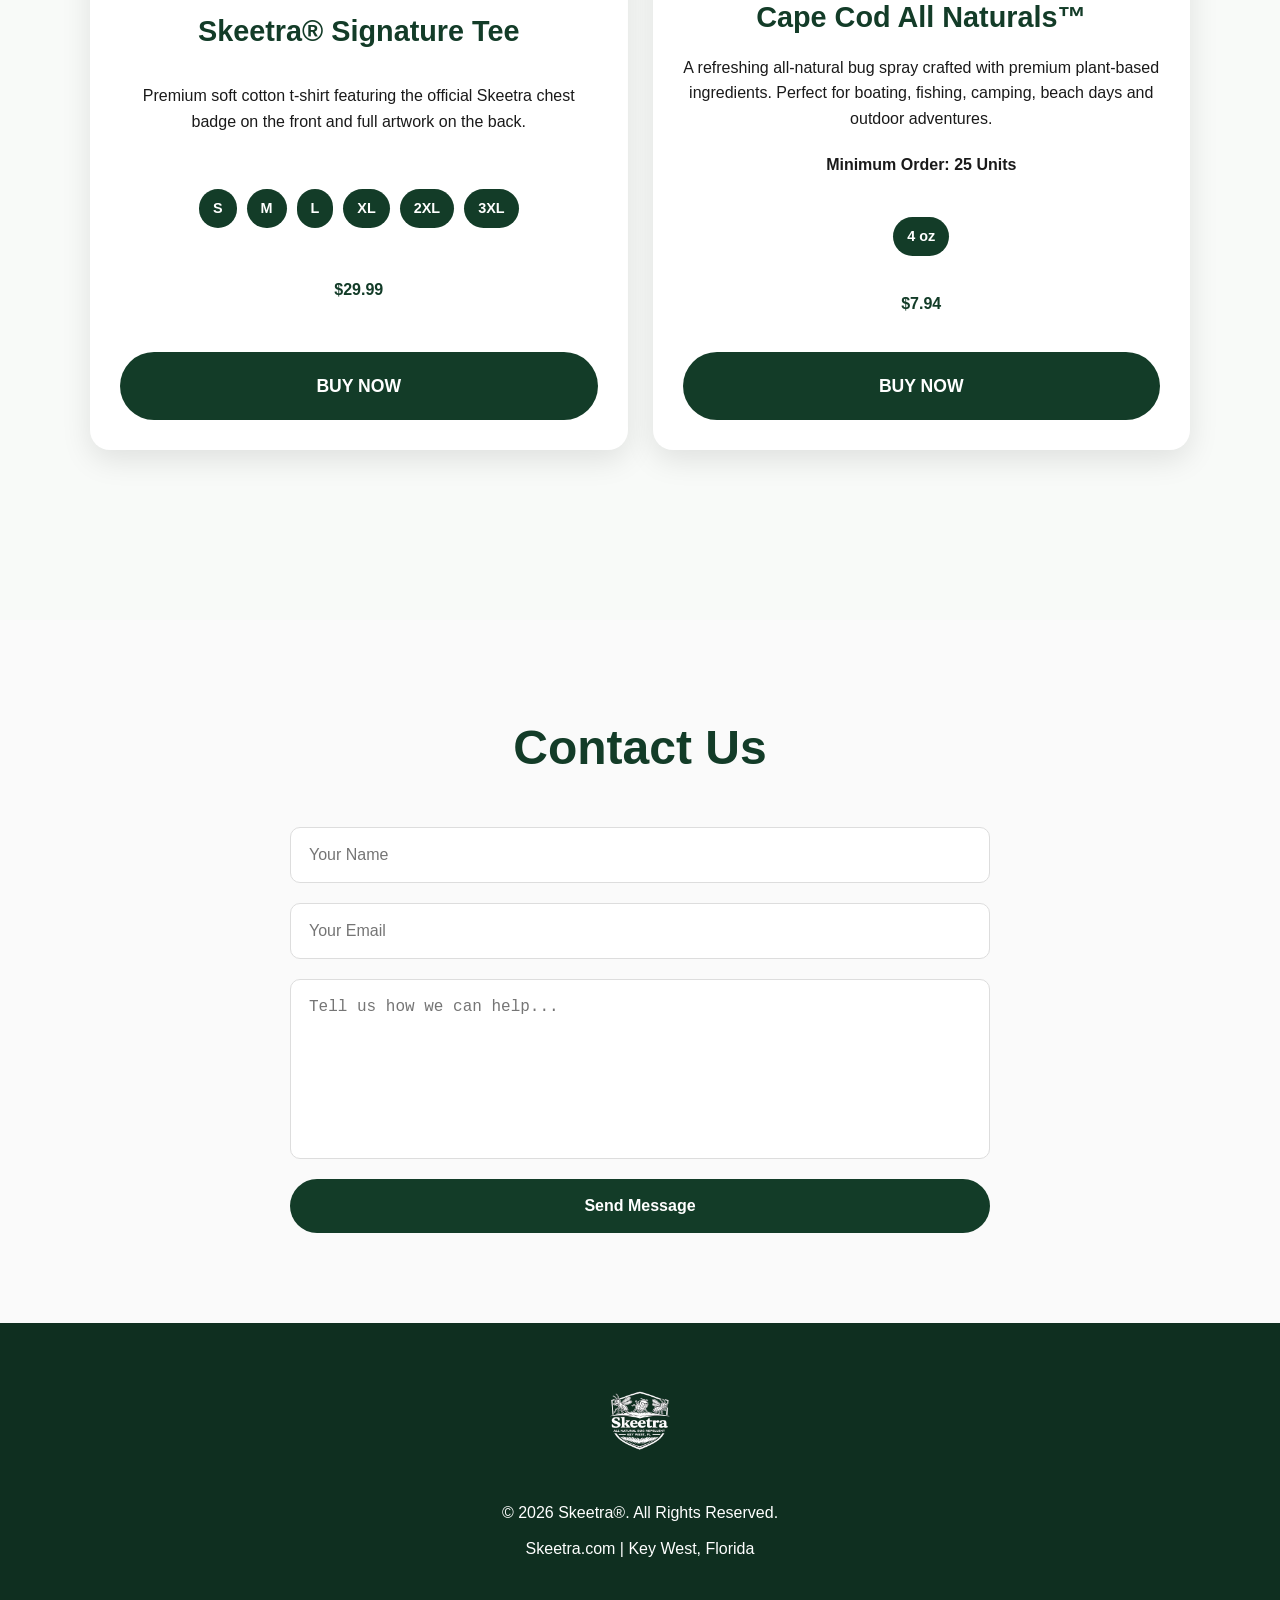
==== commit df93878a: "Fix image tag in hero-product section" ====
--- a/index.html
+++ b/index.html
@@ -90,7 +90,7 @@
 
 <div class="hero-product">
 
-<img src="images/file_00000000b28871f5949069931a998eb0.png"
+<img src="images/skeetra-bottle.png"
 alt="Skeetra Spray Repellent">
 
 </div>
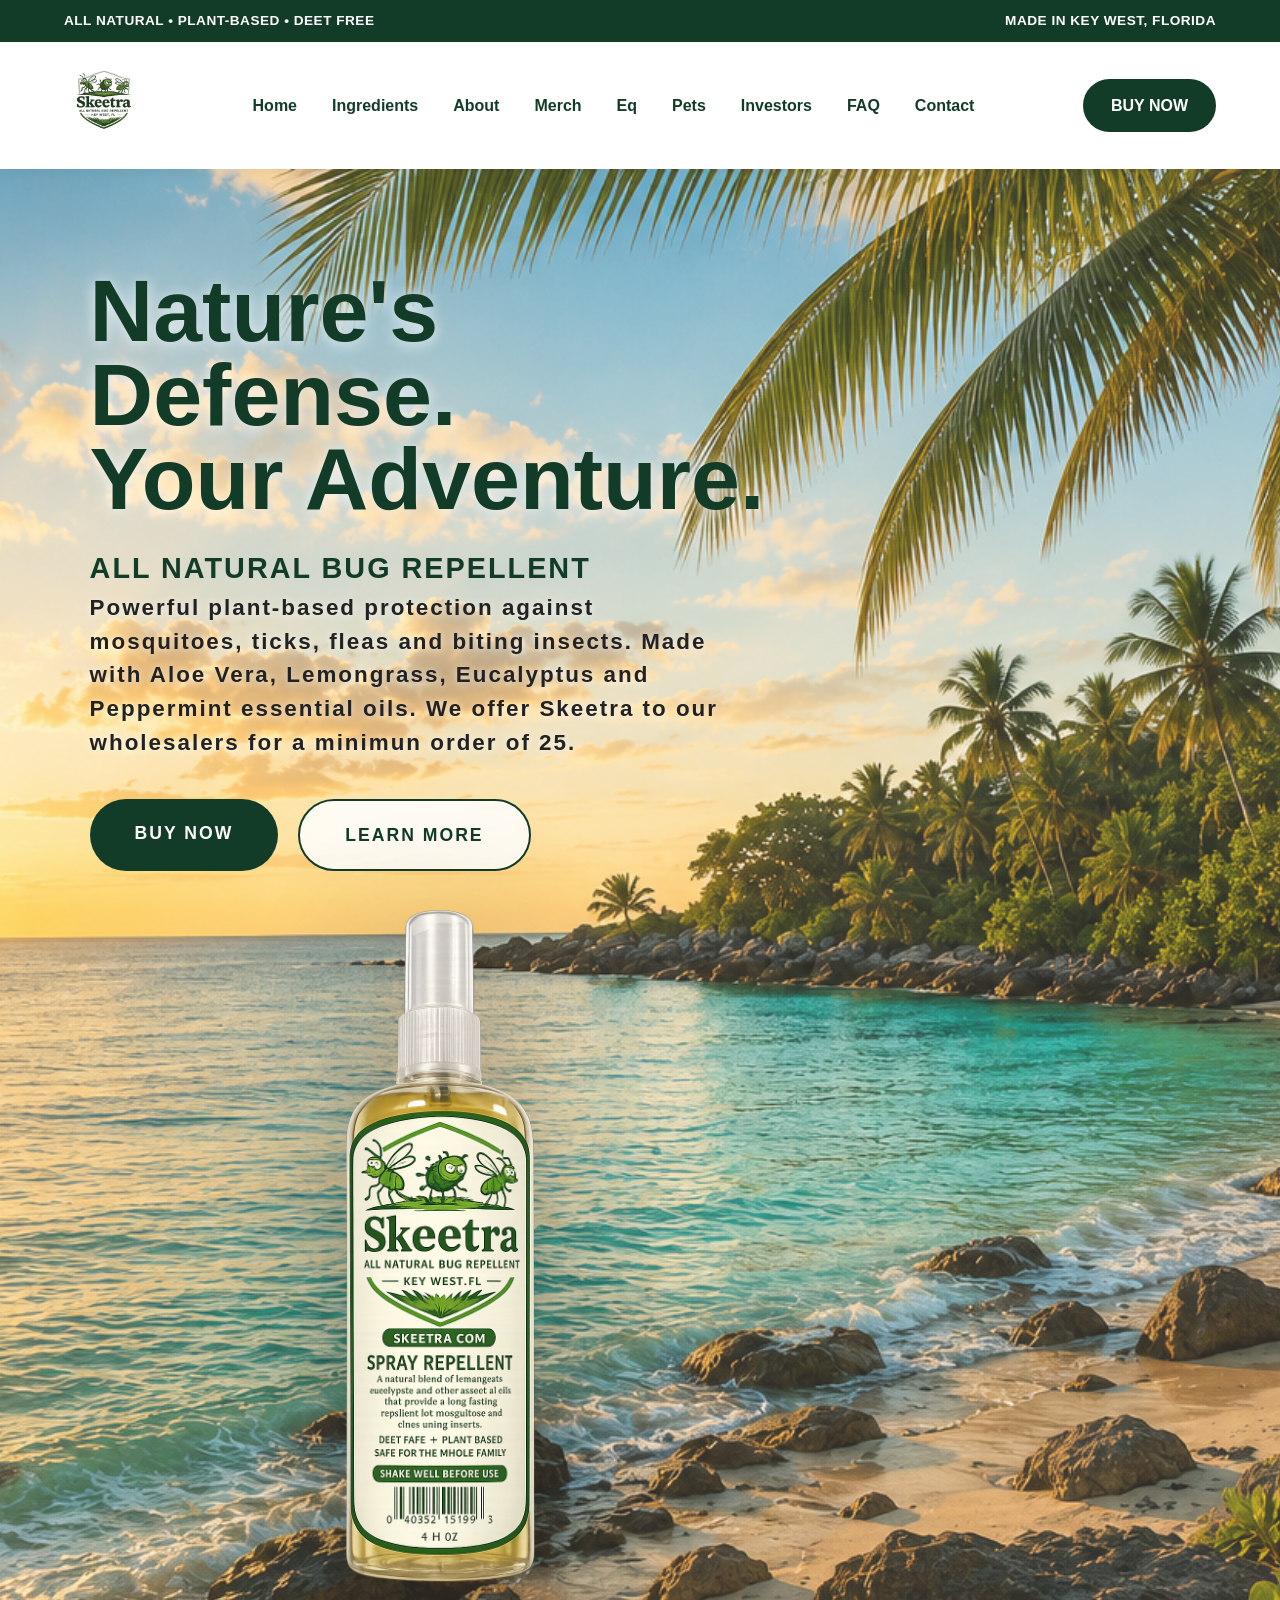
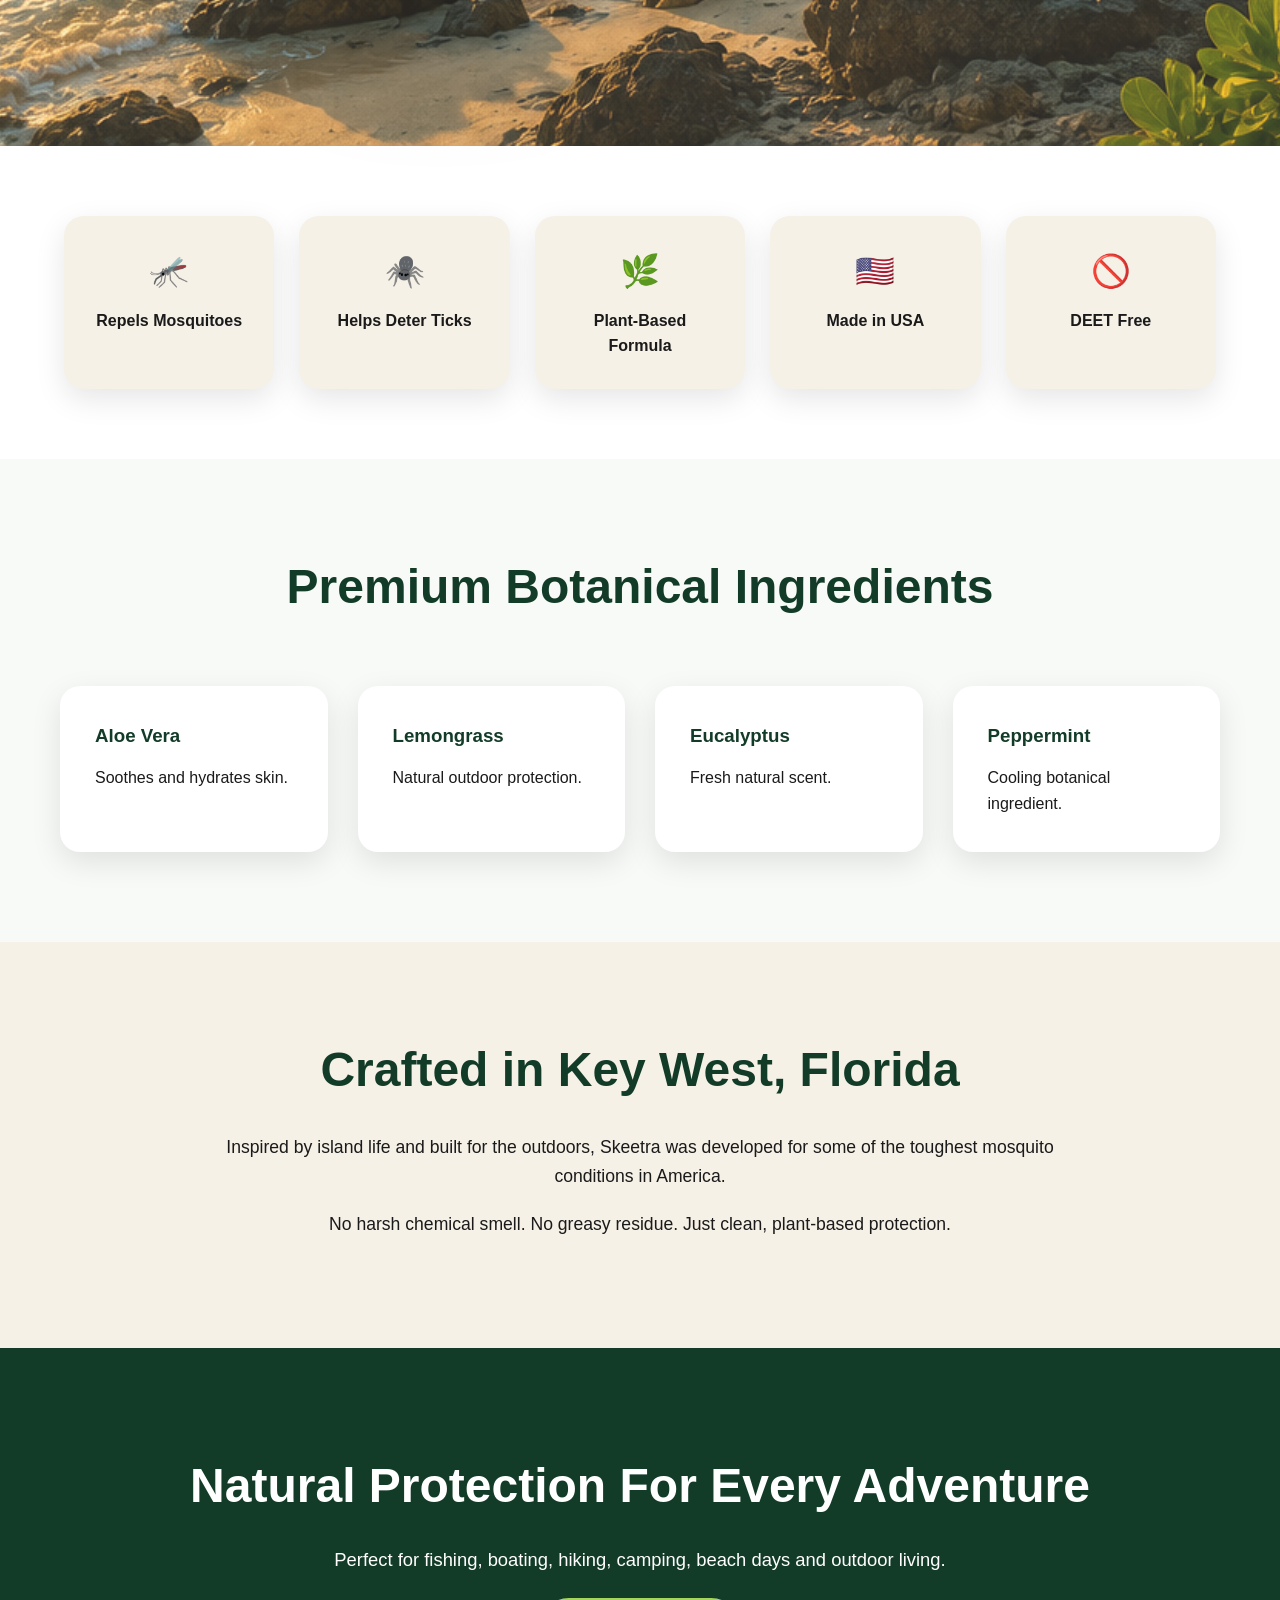
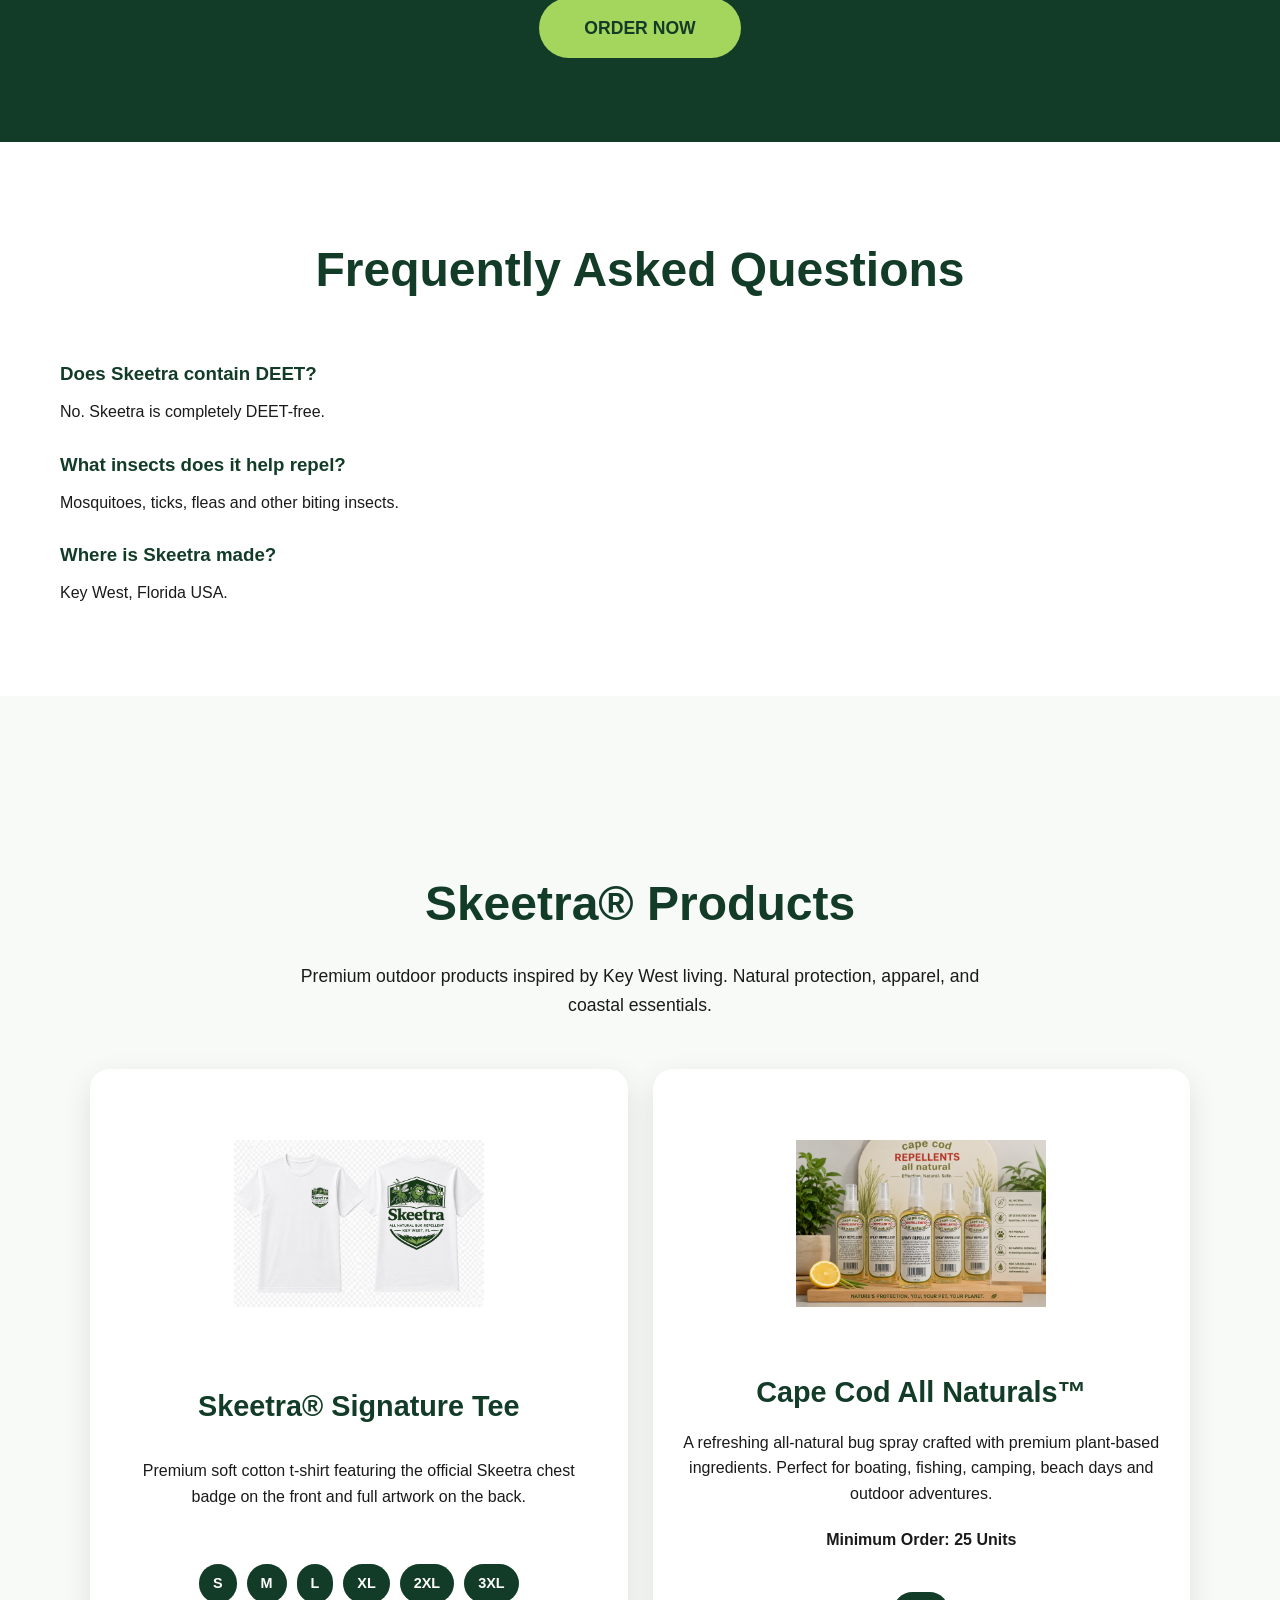
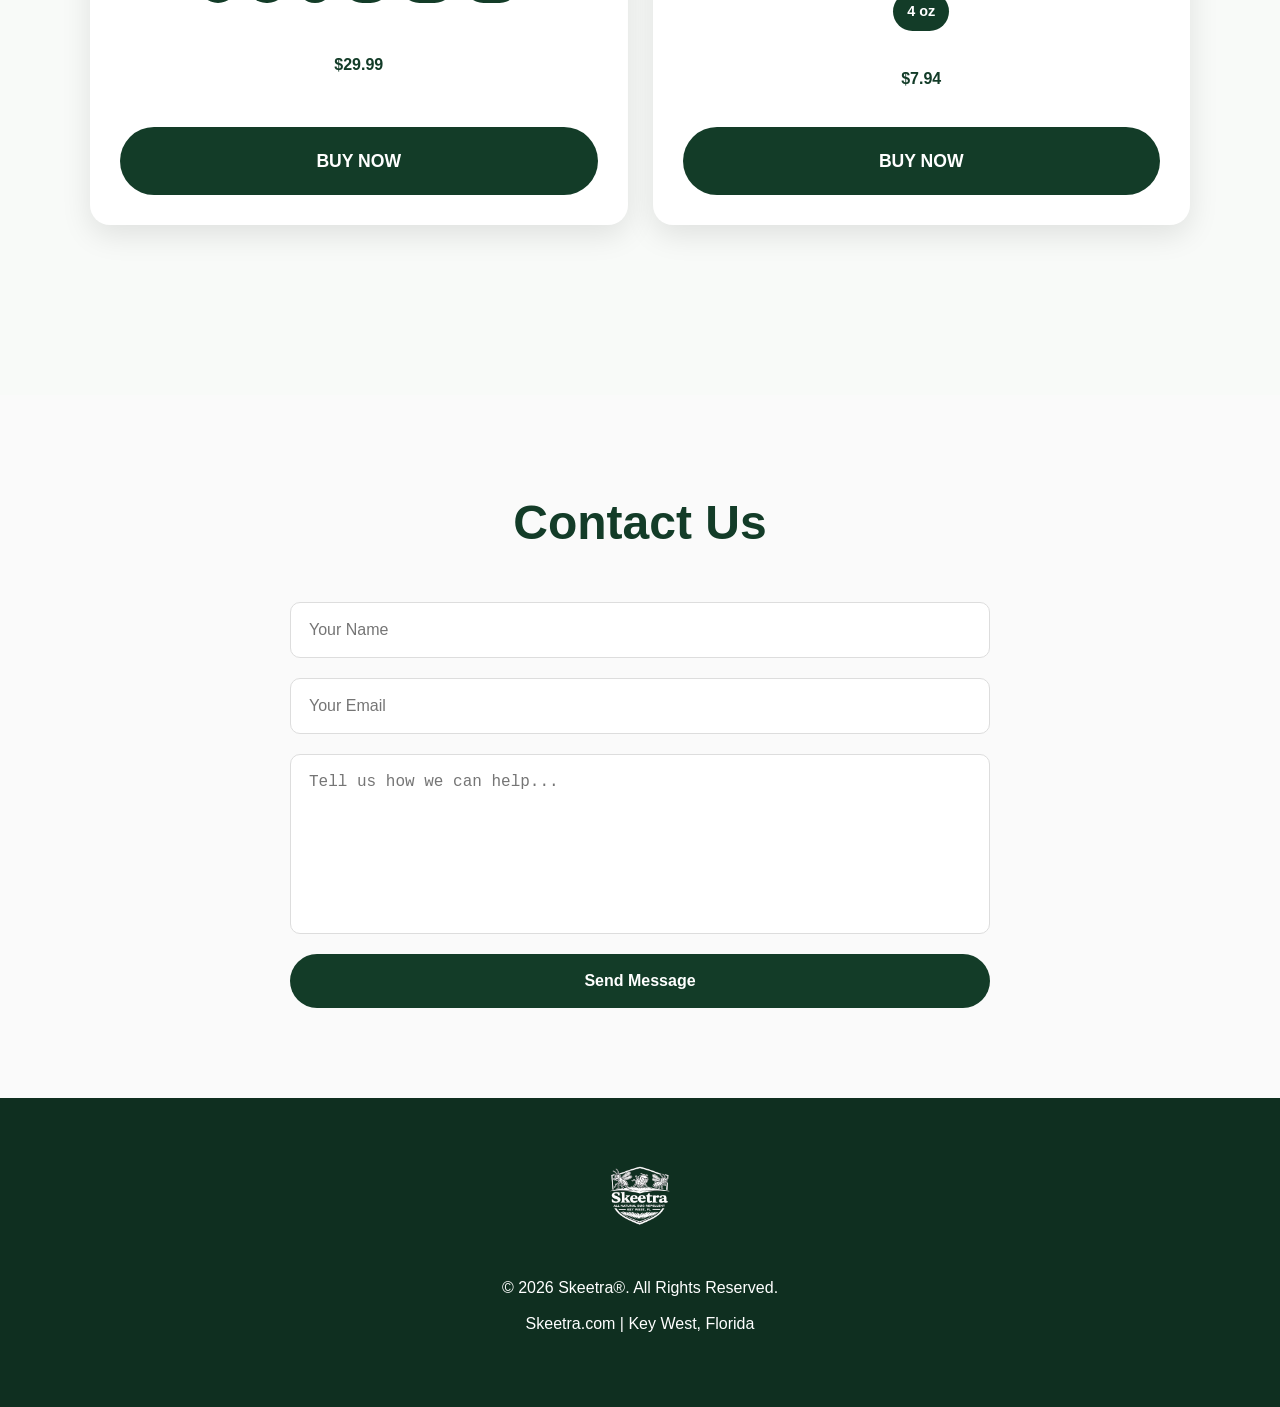
==== commit 4c94015b: "Add Investors link to navigation menu" ====
--- a/index.html
+++ b/index.html
@@ -44,6 +44,7 @@
 <li><a href="#merch">Merch</a></li>  
 <li><a href="/skeetra-equine-spray.html">Eq</a></li> 
 <li><a href="/skeetra-pet-shampoo.html">Pets</a></li> 
+<li><a href="/investors.html">Investors</a></li> 
 <li><a href="">FAQ</a></li>
 <li><a href="#contact">Contact</a></li>
 </ul>
--- a/style.css
+++ b/style.css
@@ -268,7 +268,7 @@
 
 .hero-product img{
 
-max-width:650px;
+max-width:500px;
 
 width:100%;
 
@@ -912,3 +912,45 @@
 }
 
 }
+
+.hamburger{
+display:none;
+background:none;
+border:none;
+font-size:2rem;
+color:var(--forest);
+cursor:pointer;
+padding:0;
+}
+
+@media(max-width:991px){
+
+.hamburger{
+display:block;
+}
+
+nav ul{
+
+display:none;
+
+width:100%;
+
+flex-direction:column;
+
+background:white;
+
+padding:20px;
+
+border-radius:15px;
+
+box-shadow:0 10px 25px rgba(0,0,0,.10);
+
+margin-top:15px;
+
+}
+
+nav ul.show{
+display:flex;
+}
+
+}
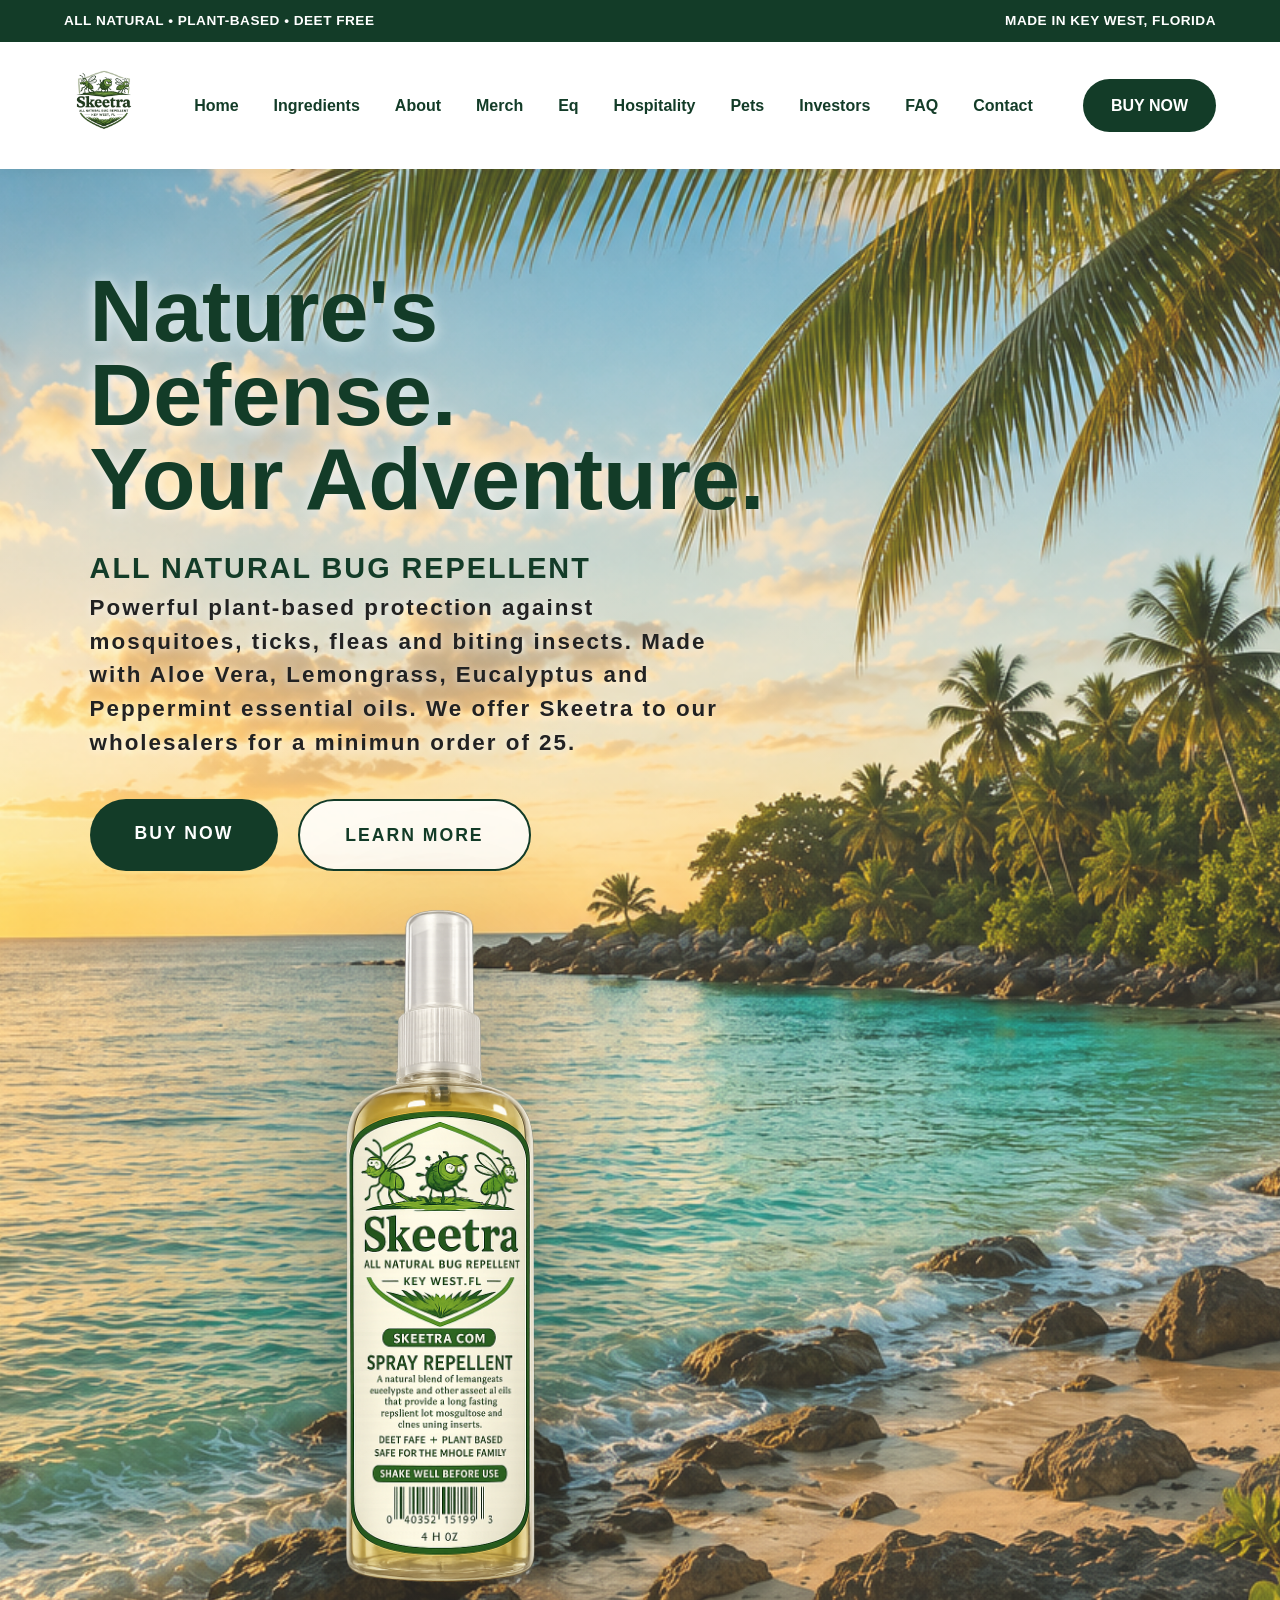
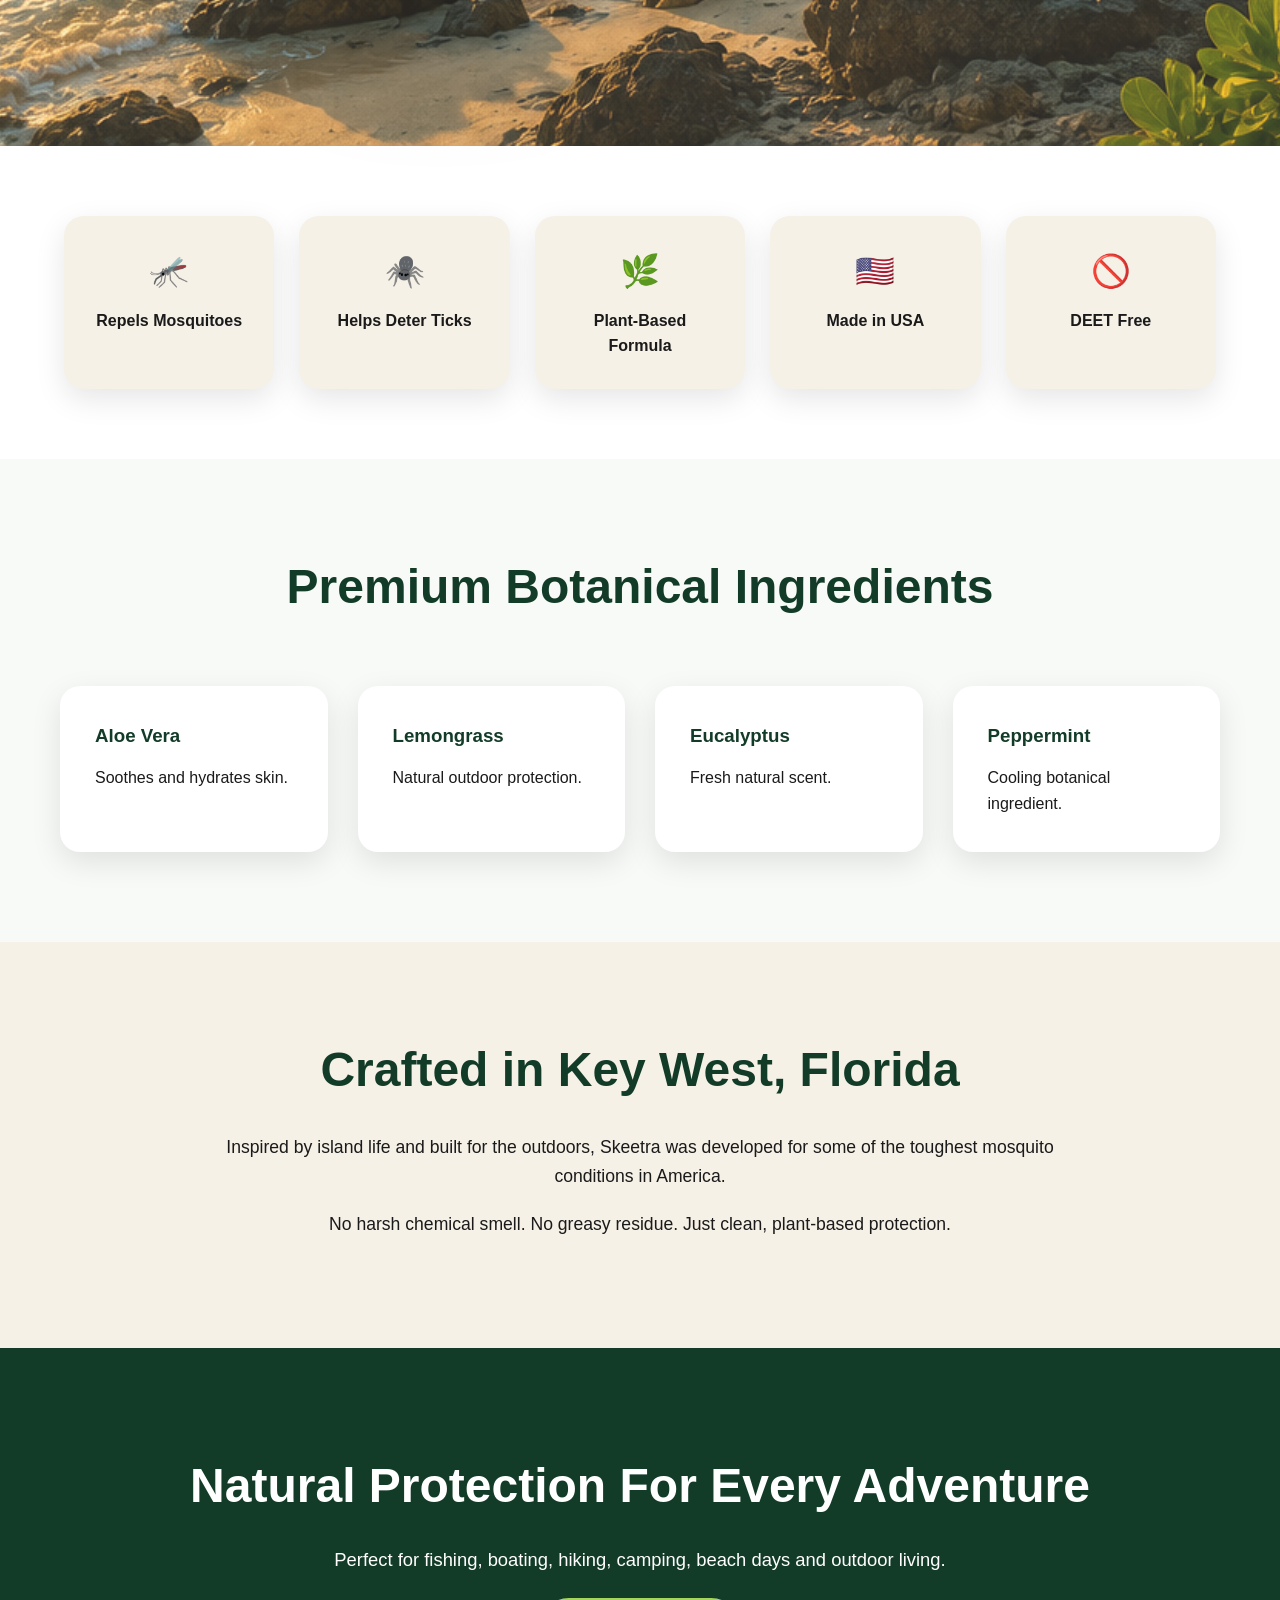
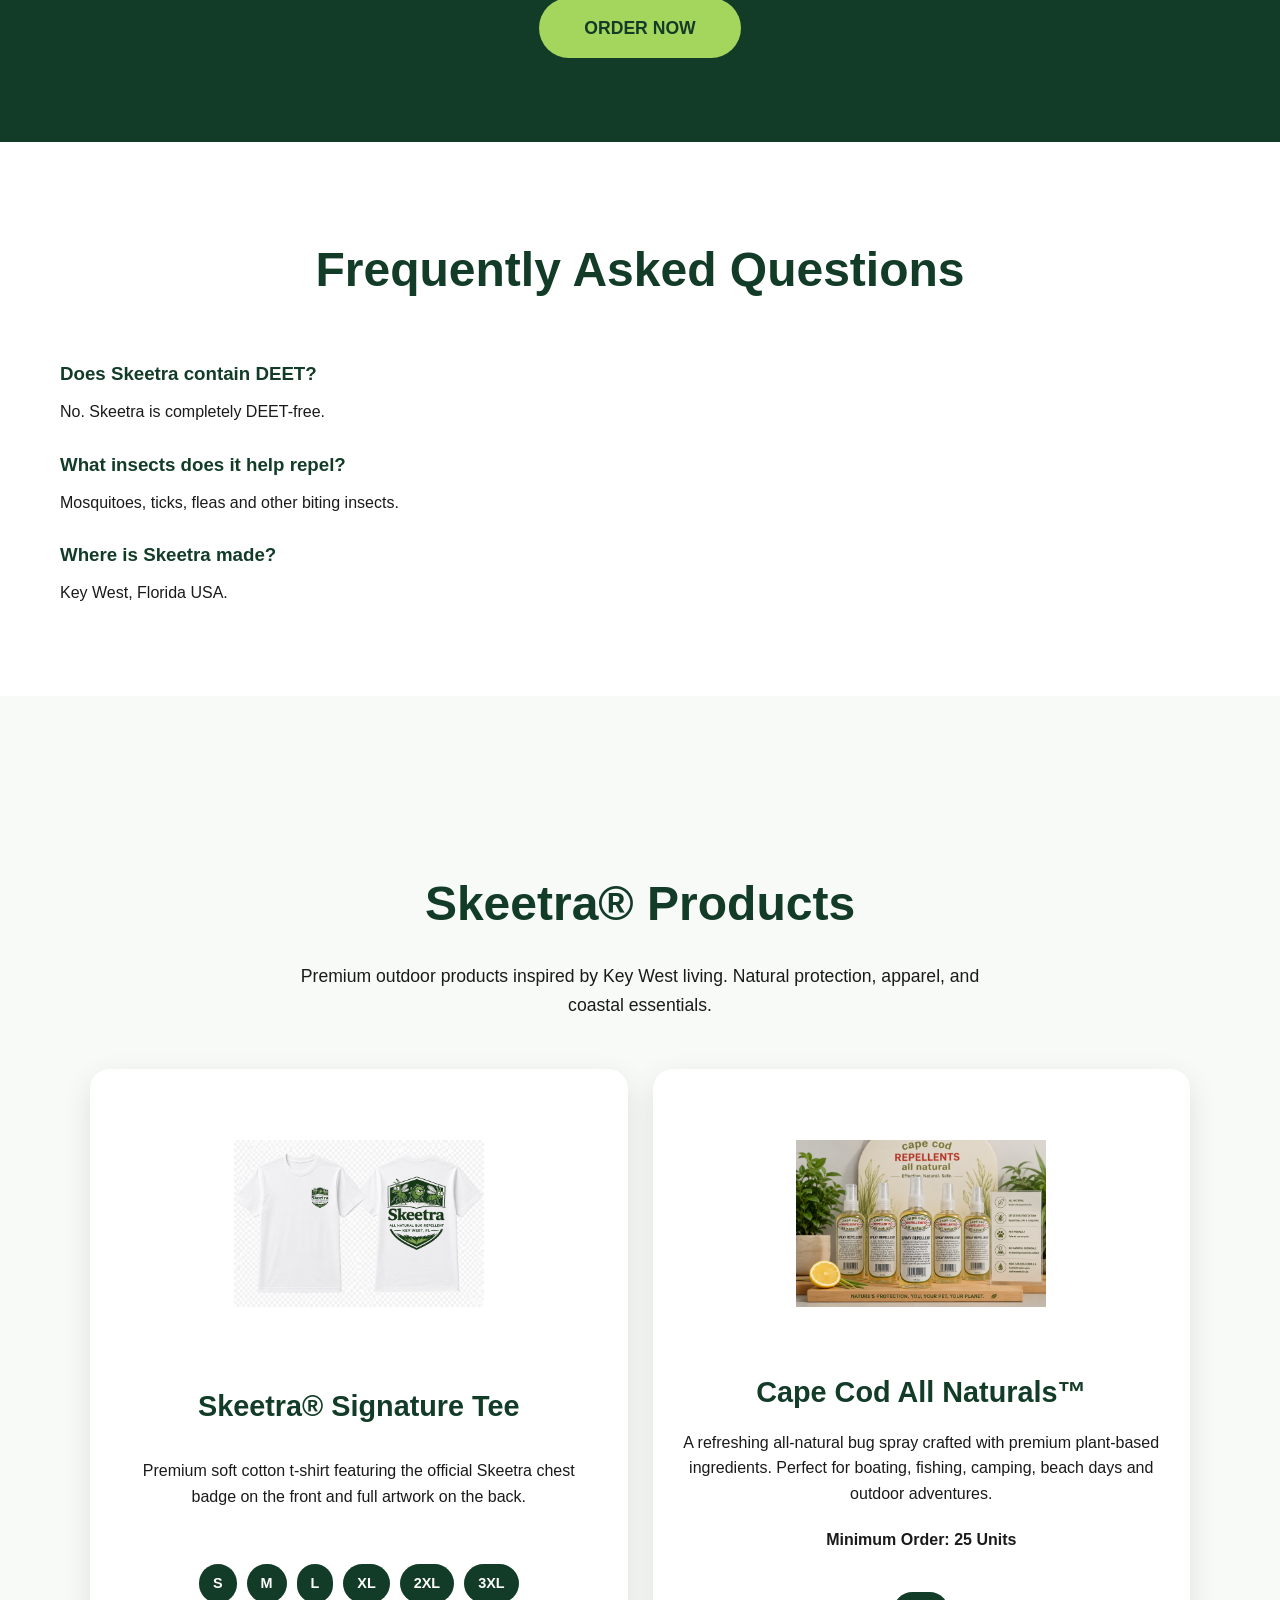
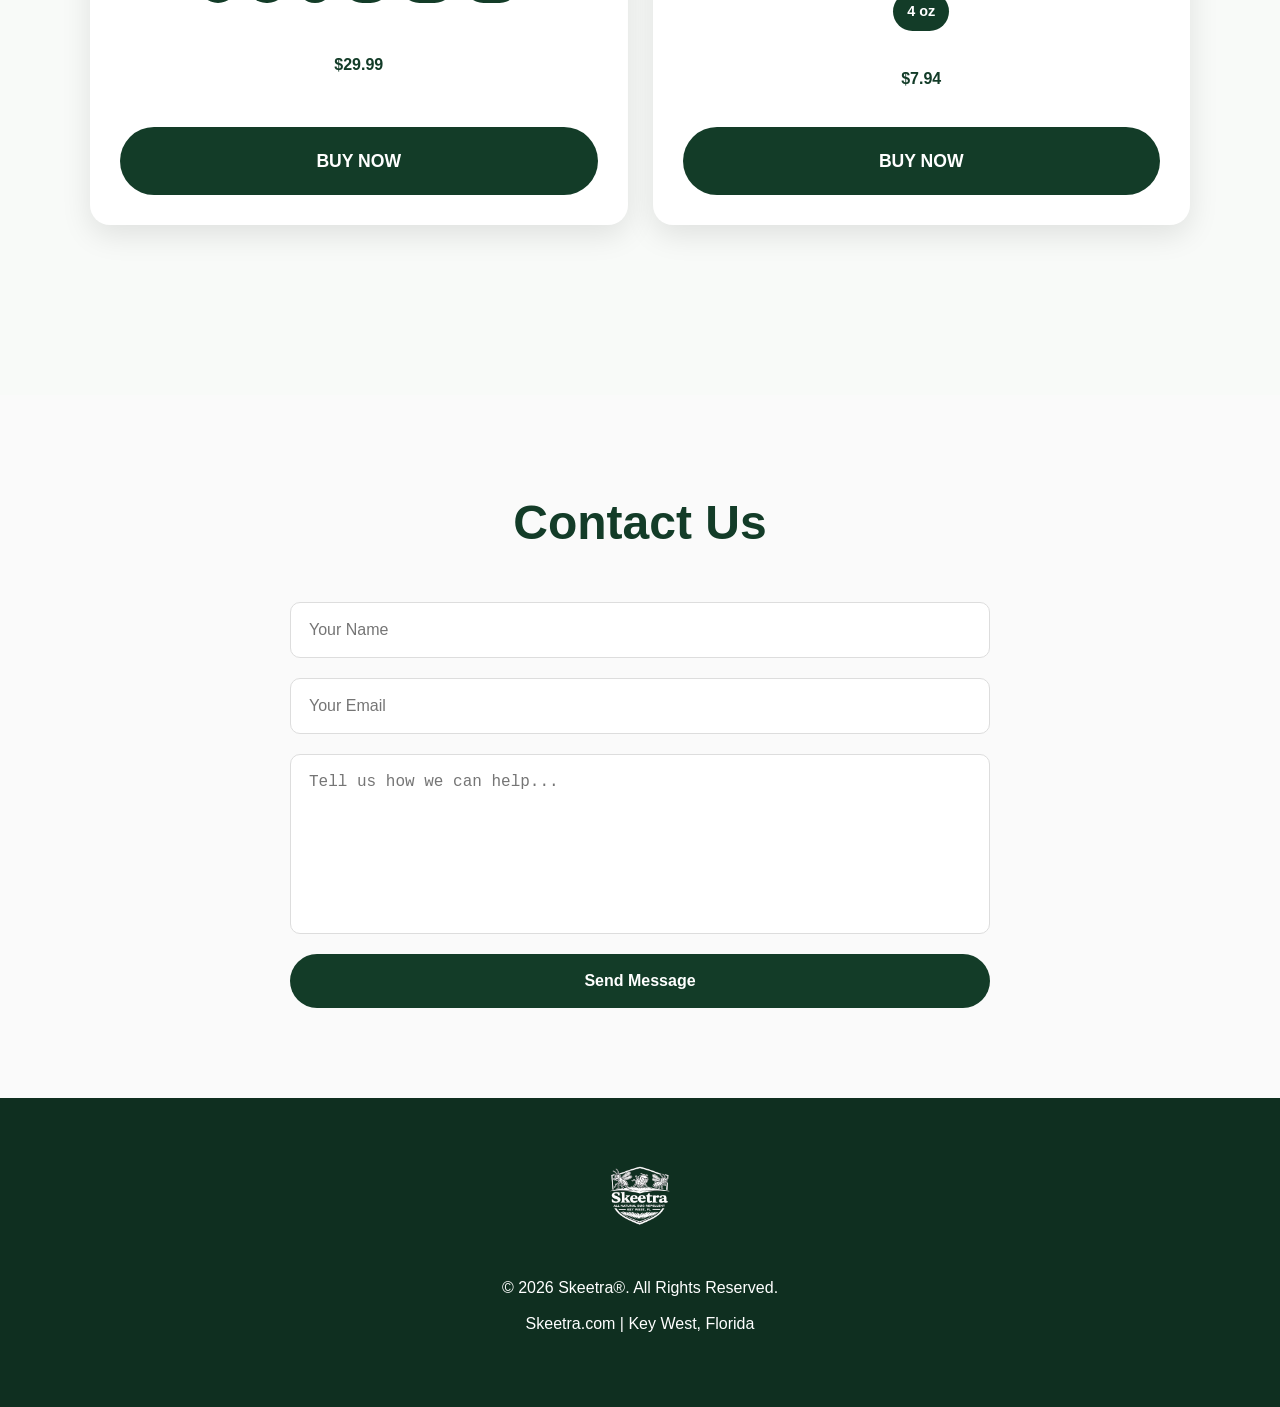
==== commit 4b144f6c: "Add 'Hospitality' link to navigation menu" ====
--- a/index.html
+++ b/index.html
@@ -43,6 +43,7 @@
 <li><a href="#about">About</a></li>
 <li><a href="#merch">Merch</a></li>  
 <li><a href="/skeetra-equine-spray.html">Eq</a></li> 
+<li><a href="/dispenser.html">Hospitality</a></li> 
 <li><a href="/skeetra-pet-shampoo.html">Pets</a></li> 
 <li><a href="/investors.html">Investors</a></li> 
 <li><a href="">FAQ</a></li>
@@ -309,7 +310,7 @@
 
 <h2>Contact Us</h2>
 
-<form action="https://formsubmit.co/douglasgardner03@gmail.com" method="POST">
+<form action="https://formsubmit.co/Skeetra01@gmail.com" method="POST">
 
   <input type="hidden" name="_captcha" value="false">
   <input type="hidden" name="_subject" value="New Skeetra Website Lead">
